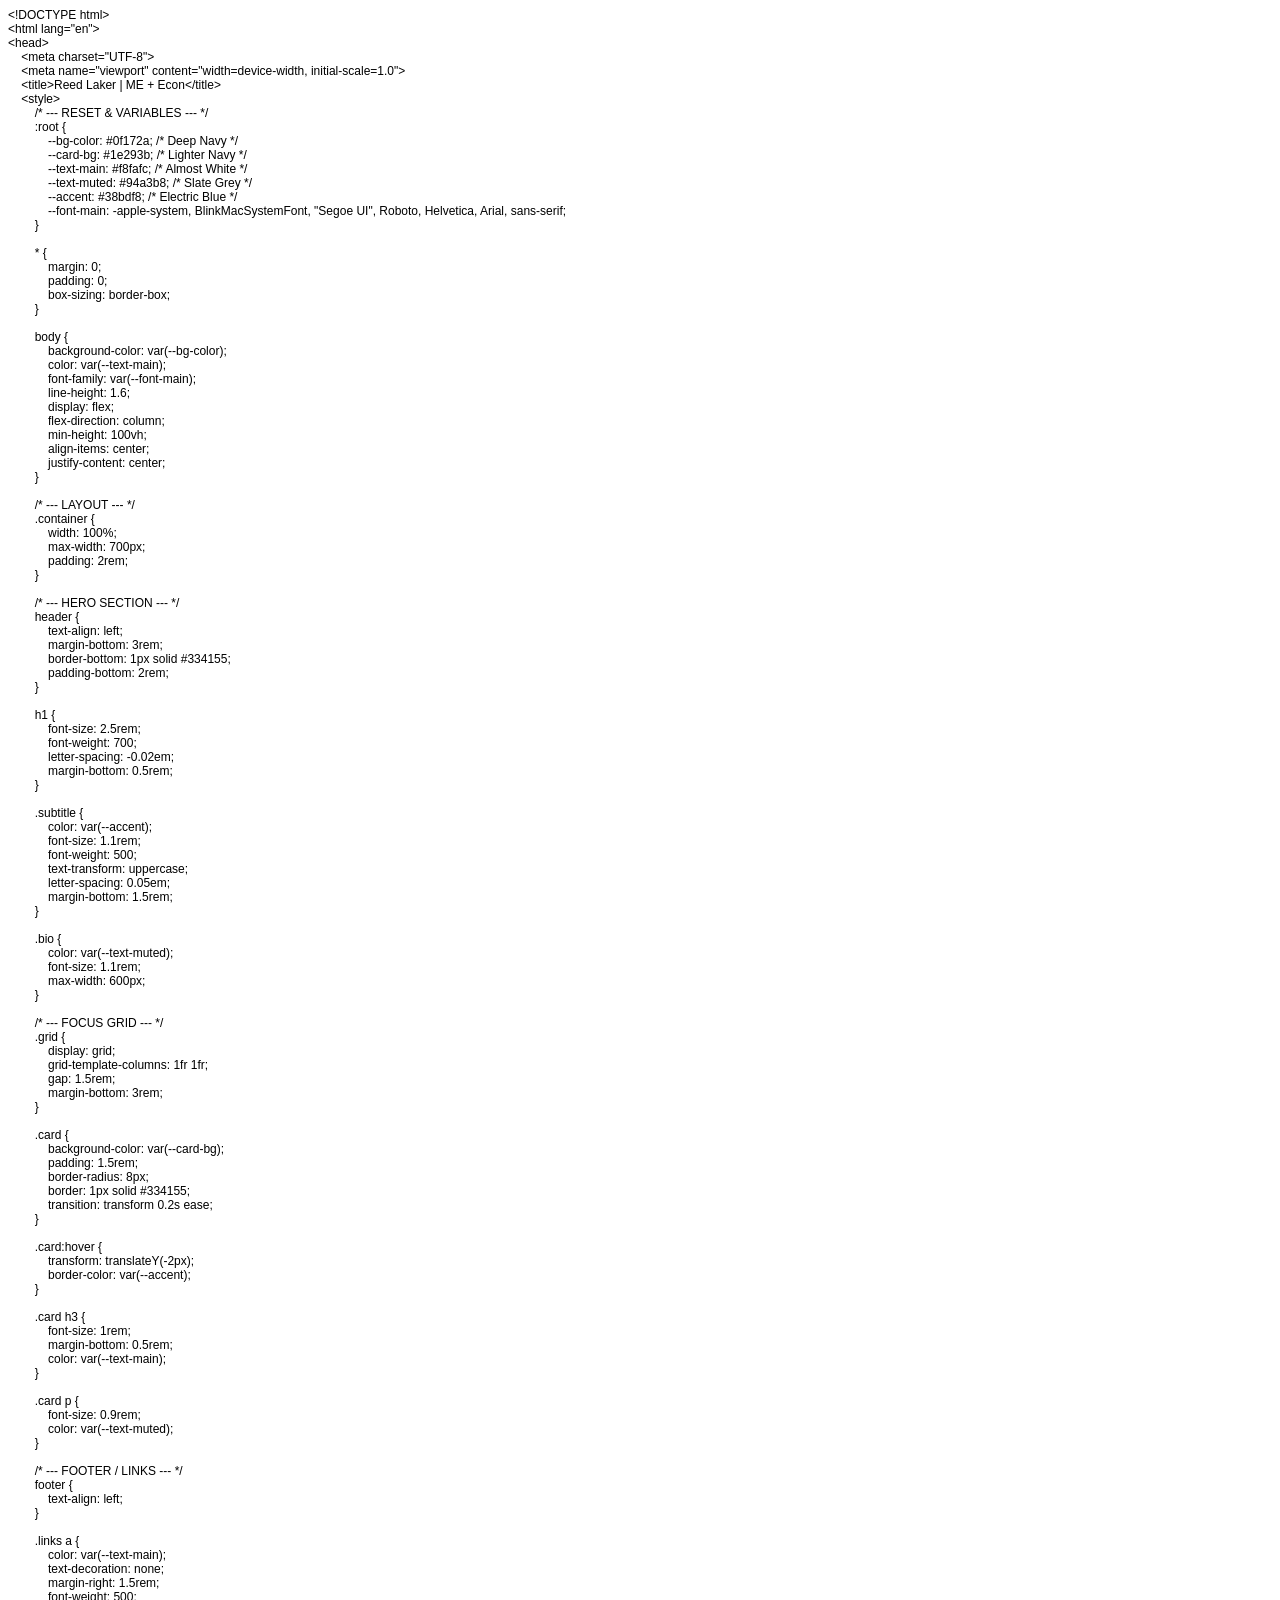
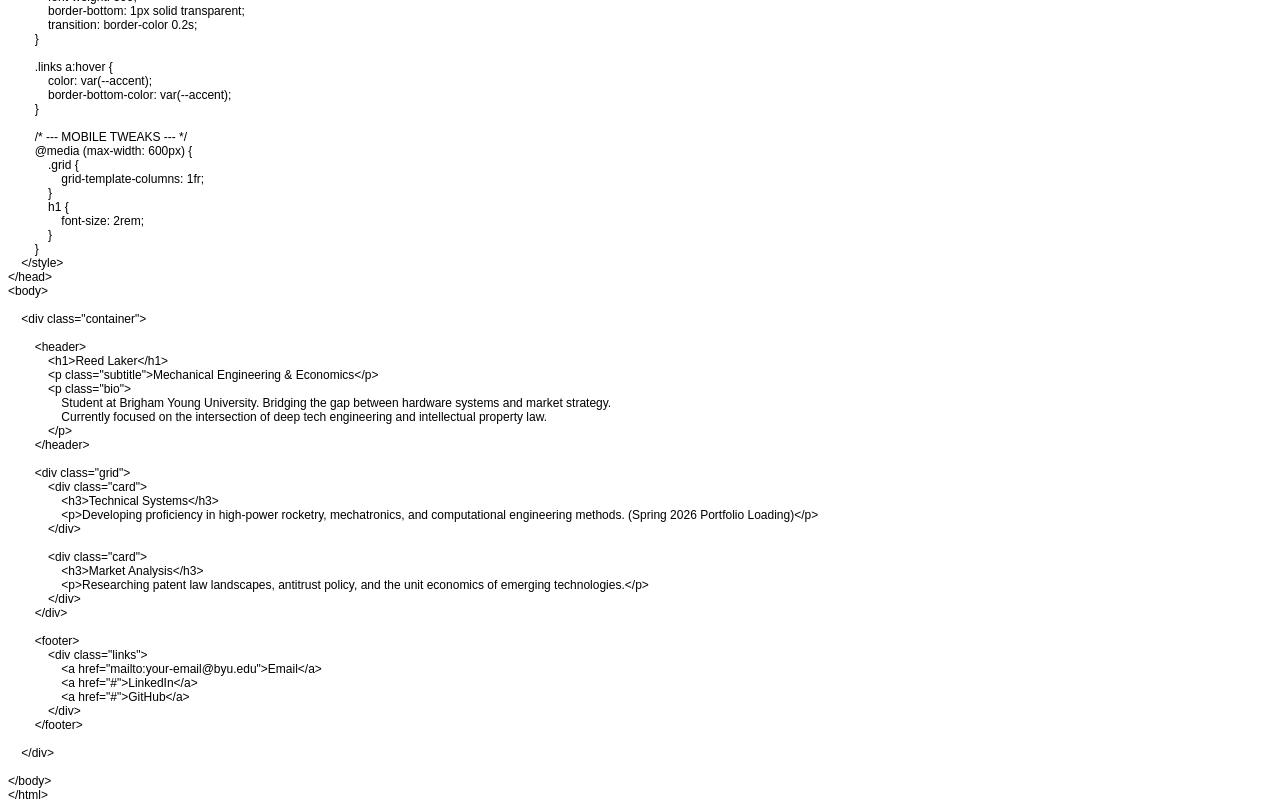
==== index.html @ 95cd7752 "Add files via upload" ====
<!DOCTYPE html PUBLIC "-//W3C//DTD HTML 4.01//EN" "http://www.w3.org/TR/html4/strict.dtd">
<html>
<head>
  <meta http-equiv="Content-Type" content="text/html; charset=utf-8">
  <meta http-equiv="Content-Style-Type" content="text/css">
  <title></title>
  <meta name="Generator" content="Cocoa HTML Writer">
  <meta name="CocoaVersion" content="2685.2">
  <style type="text/css">
    p.p1 {margin: 0.0px 0.0px 0.0px 0.0px; font: 12.0px Helvetica}
    p.p2 {margin: 0.0px 0.0px 0.0px 0.0px; font: 12.0px Helvetica; min-height: 14.0px}
  </style>
</head>
<body>
<p class="p1">&lt;!DOCTYPE html&gt;</p>
<p class="p1">&lt;html lang="en"&gt;</p>
<p class="p1">&lt;head&gt;</p>
<p class="p1"><span class="Apple-converted-space">    </span>&lt;meta charset="UTF-8"&gt;</p>
<p class="p1"><span class="Apple-converted-space">    </span>&lt;meta name="viewport" content="width=device-width, initial-scale=1.0"&gt;</p>
<p class="p1"><span class="Apple-converted-space">    </span>&lt;title&gt;Reed Laker | ME + Econ&lt;/title&gt;</p>
<p class="p1"><span class="Apple-converted-space">    </span>&lt;style&gt;</p>
<p class="p1"><span class="Apple-converted-space">        </span>/* --- RESET &amp; VARIABLES --- */</p>
<p class="p1"><span class="Apple-converted-space">        </span>:root {</p>
<p class="p1"><span class="Apple-converted-space">            </span>--bg-color: #0f172a; /* Deep Navy */</p>
<p class="p1"><span class="Apple-converted-space">            </span>--card-bg: #1e293b; /* Lighter Navy */</p>
<p class="p1"><span class="Apple-converted-space">            </span>--text-main: #f8fafc; /* Almost White */</p>
<p class="p1"><span class="Apple-converted-space">            </span>--text-muted: #94a3b8; /* Slate Grey */</p>
<p class="p1"><span class="Apple-converted-space">            </span>--accent: #38bdf8; /* Electric Blue */</p>
<p class="p1"><span class="Apple-converted-space">            </span>--font-main: -apple-system, BlinkMacSystemFont, "Segoe UI", Roboto, Helvetica, Arial, sans-serif;</p>
<p class="p1"><span class="Apple-converted-space">        </span>}</p>
<p class="p2"><br></p>
<p class="p1"><span class="Apple-converted-space">        </span>* {</p>
<p class="p1"><span class="Apple-converted-space">            </span>margin: 0;</p>
<p class="p1"><span class="Apple-converted-space">            </span>padding: 0;</p>
<p class="p1"><span class="Apple-converted-space">            </span>box-sizing: border-box;</p>
<p class="p1"><span class="Apple-converted-space">        </span>}</p>
<p class="p2"><br></p>
<p class="p1"><span class="Apple-converted-space">        </span>body {</p>
<p class="p1"><span class="Apple-converted-space">            </span>background-color: var(--bg-color);</p>
<p class="p1"><span class="Apple-converted-space">            </span>color: var(--text-main);</p>
<p class="p1"><span class="Apple-converted-space">            </span>font-family: var(--font-main);</p>
<p class="p1"><span class="Apple-converted-space">            </span>line-height: 1.6;</p>
<p class="p1"><span class="Apple-converted-space">            </span>display: flex;</p>
<p class="p1"><span class="Apple-converted-space">            </span>flex-direction: column;</p>
<p class="p1"><span class="Apple-converted-space">            </span>min-height: 100vh;</p>
<p class="p1"><span class="Apple-converted-space">            </span>align-items: center;</p>
<p class="p1"><span class="Apple-converted-space">            </span>justify-content: center;</p>
<p class="p1"><span class="Apple-converted-space">        </span>}</p>
<p class="p2"><br></p>
<p class="p1"><span class="Apple-converted-space">        </span>/* --- LAYOUT --- */</p>
<p class="p1"><span class="Apple-converted-space">        </span>.container {</p>
<p class="p1"><span class="Apple-converted-space">            </span>width: 100%;</p>
<p class="p1"><span class="Apple-converted-space">            </span>max-width: 700px;</p>
<p class="p1"><span class="Apple-converted-space">            </span>padding: 2rem;</p>
<p class="p1"><span class="Apple-converted-space">        </span>}</p>
<p class="p2"><br></p>
<p class="p1"><span class="Apple-converted-space">        </span>/* --- HERO SECTION --- */</p>
<p class="p1"><span class="Apple-converted-space">        </span>header {</p>
<p class="p1"><span class="Apple-converted-space">            </span>text-align: left;</p>
<p class="p1"><span class="Apple-converted-space">            </span>margin-bottom: 3rem;</p>
<p class="p1"><span class="Apple-converted-space">            </span>border-bottom: 1px solid #334155;</p>
<p class="p1"><span class="Apple-converted-space">            </span>padding-bottom: 2rem;</p>
<p class="p1"><span class="Apple-converted-space">        </span>}</p>
<p class="p2"><br></p>
<p class="p1"><span class="Apple-converted-space">        </span>h1 {</p>
<p class="p1"><span class="Apple-converted-space">            </span>font-size: 2.5rem;</p>
<p class="p1"><span class="Apple-converted-space">            </span>font-weight: 700;</p>
<p class="p1"><span class="Apple-converted-space">            </span>letter-spacing: -0.02em;</p>
<p class="p1"><span class="Apple-converted-space">            </span>margin-bottom: 0.5rem;</p>
<p class="p1"><span class="Apple-converted-space">        </span>}</p>
<p class="p2"><br></p>
<p class="p1"><span class="Apple-converted-space">        </span>.subtitle {</p>
<p class="p1"><span class="Apple-converted-space">            </span>color: var(--accent);</p>
<p class="p1"><span class="Apple-converted-space">            </span>font-size: 1.1rem;</p>
<p class="p1"><span class="Apple-converted-space">            </span>font-weight: 500;</p>
<p class="p1"><span class="Apple-converted-space">            </span>text-transform: uppercase;</p>
<p class="p1"><span class="Apple-converted-space">            </span>letter-spacing: 0.05em;</p>
<p class="p1"><span class="Apple-converted-space">            </span>margin-bottom: 1.5rem;</p>
<p class="p1"><span class="Apple-converted-space">        </span>}</p>
<p class="p2"><br></p>
<p class="p1"><span class="Apple-converted-space">        </span>.bio {</p>
<p class="p1"><span class="Apple-converted-space">            </span>color: var(--text-muted);</p>
<p class="p1"><span class="Apple-converted-space">            </span>font-size: 1.1rem;</p>
<p class="p1"><span class="Apple-converted-space">            </span>max-width: 600px;</p>
<p class="p1"><span class="Apple-converted-space">        </span>}</p>
<p class="p2"><br></p>
<p class="p1"><span class="Apple-converted-space">        </span>/* --- FOCUS GRID --- */</p>
<p class="p1"><span class="Apple-converted-space">        </span>.grid {</p>
<p class="p1"><span class="Apple-converted-space">            </span>display: grid;</p>
<p class="p1"><span class="Apple-converted-space">            </span>grid-template-columns: 1fr 1fr;</p>
<p class="p1"><span class="Apple-converted-space">            </span>gap: 1.5rem;</p>
<p class="p1"><span class="Apple-converted-space">            </span>margin-bottom: 3rem;</p>
<p class="p1"><span class="Apple-converted-space">        </span>}</p>
<p class="p2"><br></p>
<p class="p1"><span class="Apple-converted-space">        </span>.card {</p>
<p class="p1"><span class="Apple-converted-space">            </span>background-color: var(--card-bg);</p>
<p class="p1"><span class="Apple-converted-space">            </span>padding: 1.5rem;</p>
<p class="p1"><span class="Apple-converted-space">            </span>border-radius: 8px;</p>
<p class="p1"><span class="Apple-converted-space">            </span>border: 1px solid #334155;</p>
<p class="p1"><span class="Apple-converted-space">            </span>transition: transform 0.2s ease;</p>
<p class="p1"><span class="Apple-converted-space">        </span>}</p>
<p class="p2"><br></p>
<p class="p1"><span class="Apple-converted-space">        </span>.card:hover {</p>
<p class="p1"><span class="Apple-converted-space">            </span>transform: translateY(-2px);</p>
<p class="p1"><span class="Apple-converted-space">            </span>border-color: var(--accent);</p>
<p class="p1"><span class="Apple-converted-space">        </span>}</p>
<p class="p2"><br></p>
<p class="p1"><span class="Apple-converted-space">        </span>.card h3 {</p>
<p class="p1"><span class="Apple-converted-space">            </span>font-size: 1rem;</p>
<p class="p1"><span class="Apple-converted-space">            </span>margin-bottom: 0.5rem;</p>
<p class="p1"><span class="Apple-converted-space">            </span>color: var(--text-main);</p>
<p class="p1"><span class="Apple-converted-space">        </span>}</p>
<p class="p2"><br></p>
<p class="p1"><span class="Apple-converted-space">        </span>.card p {</p>
<p class="p1"><span class="Apple-converted-space">            </span>font-size: 0.9rem;</p>
<p class="p1"><span class="Apple-converted-space">            </span>color: var(--text-muted);</p>
<p class="p1"><span class="Apple-converted-space">        </span>}</p>
<p class="p2"><br></p>
<p class="p1"><span class="Apple-converted-space">        </span>/* --- FOOTER / LINKS --- */</p>
<p class="p1"><span class="Apple-converted-space">        </span>footer {</p>
<p class="p1"><span class="Apple-converted-space">            </span>text-align: left;</p>
<p class="p1"><span class="Apple-converted-space">        </span>}</p>
<p class="p2"><br></p>
<p class="p1"><span class="Apple-converted-space">        </span>.links a {</p>
<p class="p1"><span class="Apple-converted-space">            </span>color: var(--text-main);</p>
<p class="p1"><span class="Apple-converted-space">            </span>text-decoration: none;</p>
<p class="p1"><span class="Apple-converted-space">            </span>margin-right: 1.5rem;</p>
<p class="p1"><span class="Apple-converted-space">            </span>font-weight: 500;</p>
<p class="p1"><span class="Apple-converted-space">            </span>border-bottom: 1px solid transparent;</p>
<p class="p1"><span class="Apple-converted-space">            </span>transition: border-color 0.2s;</p>
<p class="p1"><span class="Apple-converted-space">        </span>}</p>
<p class="p2"><br></p>
<p class="p1"><span class="Apple-converted-space">        </span>.links a:hover {</p>
<p class="p1"><span class="Apple-converted-space">            </span>color: var(--accent);</p>
<p class="p1"><span class="Apple-converted-space">            </span>border-bottom-color: var(--accent);</p>
<p class="p1"><span class="Apple-converted-space">        </span>}</p>
<p class="p2"><br></p>
<p class="p1"><span class="Apple-converted-space">        </span>/* --- MOBILE TWEAKS --- */</p>
<p class="p1"><span class="Apple-converted-space">        </span>@media (max-width: 600px) {</p>
<p class="p1"><span class="Apple-converted-space">            </span>.grid {</p>
<p class="p1"><span class="Apple-converted-space">                </span>grid-template-columns: 1fr;</p>
<p class="p1"><span class="Apple-converted-space">            </span>}</p>
<p class="p1"><span class="Apple-converted-space">            </span>h1 {</p>
<p class="p1"><span class="Apple-converted-space">                </span>font-size: 2rem;</p>
<p class="p1"><span class="Apple-converted-space">            </span>}</p>
<p class="p1"><span class="Apple-converted-space">        </span>}</p>
<p class="p1"><span class="Apple-converted-space">    </span>&lt;/style&gt;</p>
<p class="p1">&lt;/head&gt;</p>
<p class="p1">&lt;body&gt;</p>
<p class="p2"><br></p>
<p class="p1"><span class="Apple-converted-space">    </span>&lt;div class="container"&gt;</p>
<p class="p2"><span class="Apple-converted-space">        </span></p>
<p class="p1"><span class="Apple-converted-space">        </span>&lt;header&gt;</p>
<p class="p1"><span class="Apple-converted-space">            </span>&lt;h1&gt;Reed Laker&lt;/h1&gt;</p>
<p class="p1"><span class="Apple-converted-space">            </span>&lt;p class="subtitle"&gt;Mechanical Engineering &amp; Economics&lt;/p&gt;</p>
<p class="p1"><span class="Apple-converted-space">            </span>&lt;p class="bio"&gt;</p>
<p class="p1"><span class="Apple-converted-space">                </span>Student at Brigham Young University. Bridging the gap between hardware systems and market strategy.<span class="Apple-converted-space"> </span></p>
<p class="p1"><span class="Apple-converted-space">                </span>Currently focused on the intersection of deep tech engineering and intellectual property law.</p>
<p class="p1"><span class="Apple-converted-space">            </span>&lt;/p&gt;</p>
<p class="p1"><span class="Apple-converted-space">        </span>&lt;/header&gt;</p>
<p class="p2"><br></p>
<p class="p1"><span class="Apple-converted-space">        </span>&lt;div class="grid"&gt;</p>
<p class="p1"><span class="Apple-converted-space">            </span>&lt;div class="card"&gt;</p>
<p class="p1"><span class="Apple-converted-space">                </span>&lt;h3&gt;Technical Systems&lt;/h3&gt;</p>
<p class="p1"><span class="Apple-converted-space">                </span>&lt;p&gt;Developing proficiency in high-power rocketry, mechatronics, and computational engineering methods. (Spring 2026 Portfolio Loading)&lt;/p&gt;</p>
<p class="p1"><span class="Apple-converted-space">            </span>&lt;/div&gt;</p>
<p class="p2"><br></p>
<p class="p1"><span class="Apple-converted-space">            </span>&lt;div class="card"&gt;</p>
<p class="p1"><span class="Apple-converted-space">                </span>&lt;h3&gt;Market Analysis&lt;/h3&gt;</p>
<p class="p1"><span class="Apple-converted-space">                </span>&lt;p&gt;Researching patent law landscapes, antitrust policy, and the unit economics of emerging technologies.&lt;/p&gt;</p>
<p class="p1"><span class="Apple-converted-space">            </span>&lt;/div&gt;</p>
<p class="p1"><span class="Apple-converted-space">        </span>&lt;/div&gt;</p>
<p class="p2"><br></p>
<p class="p1"><span class="Apple-converted-space">        </span>&lt;footer&gt;</p>
<p class="p1"><span class="Apple-converted-space">            </span>&lt;div class="links"&gt;</p>
<p class="p1"><span class="Apple-converted-space">                </span>&lt;a href="mailto:your-email@byu.edu"&gt;Email&lt;/a&gt;</p>
<p class="p1"><span class="Apple-converted-space">                </span>&lt;a href="#"&gt;LinkedIn&lt;/a&gt;</p>
<p class="p1"><span class="Apple-converted-space">                </span>&lt;a href="#"&gt;GitHub&lt;/a&gt;</p>
<p class="p1"><span class="Apple-converted-space">            </span>&lt;/div&gt;</p>
<p class="p1"><span class="Apple-converted-space">        </span>&lt;/footer&gt;</p>
<p class="p2"><br></p>
<p class="p1"><span class="Apple-converted-space">    </span>&lt;/div&gt;</p>
<p class="p2"><br></p>
<p class="p1">&lt;/body&gt;</p>
<p class="p1">&lt;/html&gt;</p>
</body>
</html>
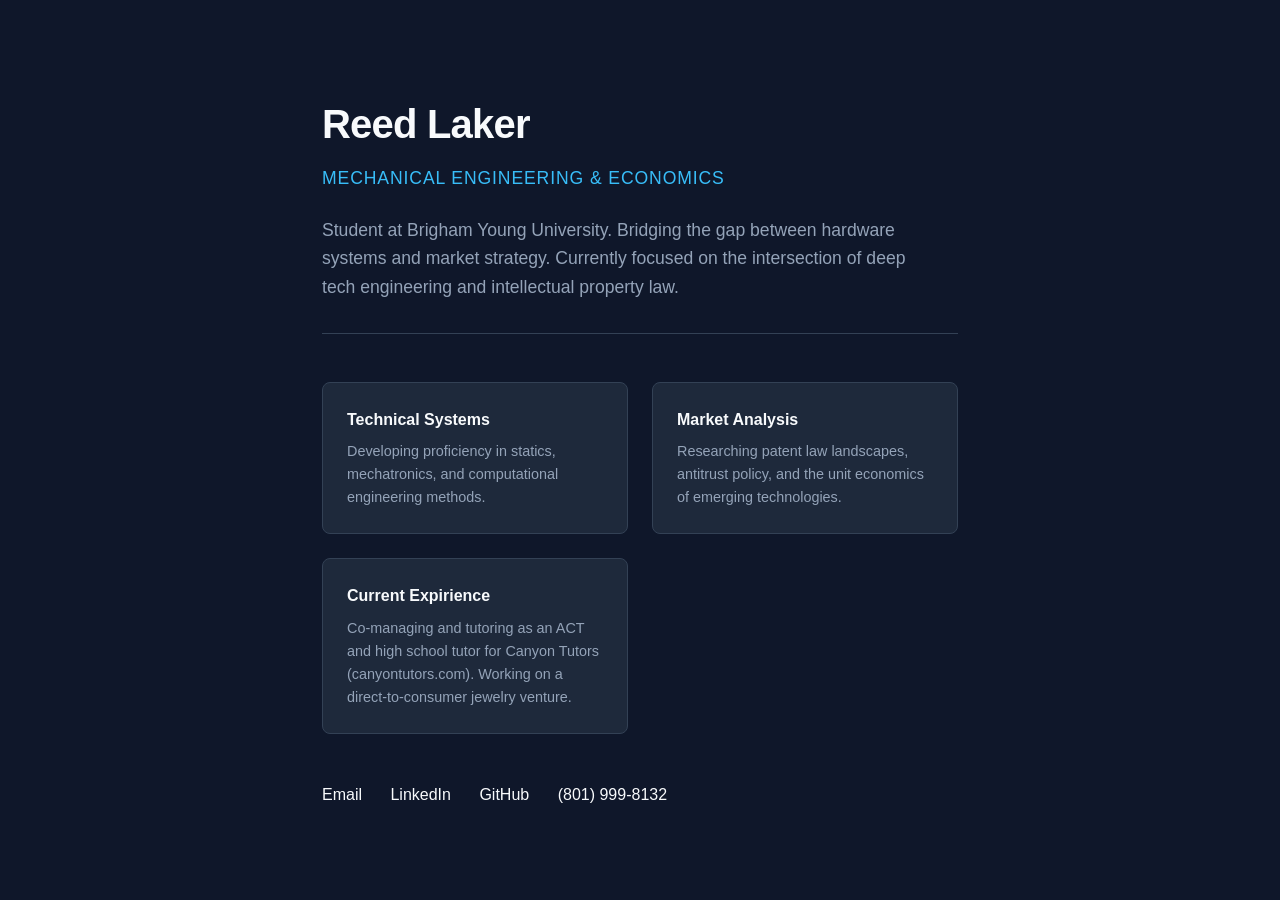
==== commit 59e329db: "Format phone number in footer links" ====
--- a/index.html
+++ b/index.html
@@ -1,187 +1,177 @@
-<!DOCTYPE html PUBLIC "-//W3C//DTD HTML 4.01//EN" "http://www.w3.org/TR/html4/strict.dtd">
-<html>
+<!DOCTYPE html>
+<html lang="en">
 <head>
-  <meta http-equiv="Content-Type" content="text/html; charset=utf-8">
-  <meta http-equiv="Content-Style-Type" content="text/css">
-  <title></title>
-  <meta name="Generator" content="Cocoa HTML Writer">
-  <meta name="CocoaVersion" content="2685.2">
-  <style type="text/css">
-    p.p1 {margin: 0.0px 0.0px 0.0px 0.0px; font: 12.0px Helvetica}
-    p.p2 {margin: 0.0px 0.0px 0.0px 0.0px; font: 12.0px Helvetica; min-height: 14.0px}
-  </style>
+    <meta charset="UTF-8">
+    <meta name="viewport" content="width=device-width, initial-scale=1.0">
+    <title>Reed Laker | ME + Econ</title>
+    <style>
+        /* --- RESET & VARIABLES --- */
+        :root {
+            --bg-color: #0f172a; /* Deep Navy */
+            --card-bg: #1e293b; /* Lighter Navy */
+            --text-main: #f8fafc; /* Almost White */
+            --text-muted: #94a3b8; /* Slate Grey */
+            --accent: #38bdf8; /* Electric Blue */
+            --font-main: -apple-system, BlinkMacSystemFont, "Segoe UI", Roboto, Helvetica, Arial, sans-serif;
+        }
+
+        * {
+            margin: 0;
+            padding: 0;
+            box-sizing: border-box;
+        }
+
+        body {
+            background-color: var(--bg-color);
+            color: var(--text-main);
+            font-family: var(--font-main);
+            line-height: 1.6;
+            display: flex;
+            flex-direction: column;
+            min-height: 100vh;
+            align-items: center;
+            justify-content: center;
+        }
+
+        /* --- LAYOUT --- */
+        .container {
+            width: 100%;
+            max-width: 700px;
+            padding: 2rem;
+        }
+
+        /* --- HERO SECTION --- */
+        header {
+            text-align: left;
+            margin-bottom: 3rem;
+            border-bottom: 1px solid #334155;
+            padding-bottom: 2rem;
+        }
+
+        h1 {
+            font-size: 2.5rem;
+            font-weight: 700;
+            letter-spacing: -0.02em;
+            margin-bottom: 0.5rem;
+        }
+
+        .subtitle {
+            color: var(--accent);
+            font-size: 1.1rem;
+            font-weight: 500;
+            text-transform: uppercase;
+            letter-spacing: 0.05em;
+            margin-bottom: 1.5rem;
+        }
+
+        .bio {
+            color: var(--text-muted);
+            font-size: 1.1rem;
+            max-width: 600px;
+        }
+
+        /* --- FOCUS GRID --- */
+        .grid {
+            display: grid;
+            grid-template-columns: 1fr 1fr;
+            gap: 1.5rem;
+            margin-bottom: 3rem;
+        }
+
+        .card {
+            background-color: var(--card-bg);
+            padding: 1.5rem;
+            border-radius: 8px;
+            border: 1px solid #334155;
+            transition: transform 0.2s ease;
+        }
+
+        .card:hover {
+            transform: translateY(-2px);
+            border-color: var(--accent);
+        }
+
+        .card h3 {
+            font-size: 1rem;
+            margin-bottom: 0.5rem;
+            color: var(--text-main);
+        }
+
+        .card p {
+            font-size: 0.9rem;
+            color: var(--text-muted);
+        }
+
+        /* --- FOOTER / LINKS --- */
+        footer {
+            text-align: left;
+        }
+
+        .links a {
+            color: var(--text-main);
+            text-decoration: none;
+            margin-right: 1.5rem;
+            font-weight: 500;
+            border-bottom: 1px solid transparent;
+            transition: border-color 0.2s;
+        }
+
+        .links a:hover {
+            color: var(--accent);
+            border-bottom-color: var(--accent);
+        }
+
+        /* --- MOBILE TWEAKS --- */
+        @media (max-width: 600px) {
+            .grid {
+                grid-template-columns: 1fr;
+            }
+            h1 {
+                font-size: 2rem;
+            }
+        }
+    </style>
 </head>
 <body>
-<p class="p1">&lt;!DOCTYPE html&gt;</p>
-<p class="p1">&lt;html lang="en"&gt;</p>
-<p class="p1">&lt;head&gt;</p>
-<p class="p1"><span class="Apple-converted-space">    </span>&lt;meta charset="UTF-8"&gt;</p>
-<p class="p1"><span class="Apple-converted-space">    </span>&lt;meta name="viewport" content="width=device-width, initial-scale=1.0"&gt;</p>
-<p class="p1"><span class="Apple-converted-space">    </span>&lt;title&gt;Reed Laker | ME + Econ&lt;/title&gt;</p>
-<p class="p1"><span class="Apple-converted-space">    </span>&lt;style&gt;</p>
-<p class="p1"><span class="Apple-converted-space">        </span>/* --- RESET &amp; VARIABLES --- */</p>
-<p class="p1"><span class="Apple-converted-space">        </span>:root {</p>
-<p class="p1"><span class="Apple-converted-space">            </span>--bg-color: #0f172a; /* Deep Navy */</p>
-<p class="p1"><span class="Apple-converted-space">            </span>--card-bg: #1e293b; /* Lighter Navy */</p>
-<p class="p1"><span class="Apple-converted-space">            </span>--text-main: #f8fafc; /* Almost White */</p>
-<p class="p1"><span class="Apple-converted-space">            </span>--text-muted: #94a3b8; /* Slate Grey */</p>
-<p class="p1"><span class="Apple-converted-space">            </span>--accent: #38bdf8; /* Electric Blue */</p>
-<p class="p1"><span class="Apple-converted-space">            </span>--font-main: -apple-system, BlinkMacSystemFont, "Segoe UI", Roboto, Helvetica, Arial, sans-serif;</p>
-<p class="p1"><span class="Apple-converted-space">        </span>}</p>
-<p class="p2"><br></p>
-<p class="p1"><span class="Apple-converted-space">        </span>* {</p>
-<p class="p1"><span class="Apple-converted-space">            </span>margin: 0;</p>
-<p class="p1"><span class="Apple-converted-space">            </span>padding: 0;</p>
-<p class="p1"><span class="Apple-converted-space">            </span>box-sizing: border-box;</p>
-<p class="p1"><span class="Apple-converted-space">        </span>}</p>
-<p class="p2"><br></p>
-<p class="p1"><span class="Apple-converted-space">        </span>body {</p>
-<p class="p1"><span class="Apple-converted-space">            </span>background-color: var(--bg-color);</p>
-<p class="p1"><span class="Apple-converted-space">            </span>color: var(--text-main);</p>
-<p class="p1"><span class="Apple-converted-space">            </span>font-family: var(--font-main);</p>
-<p class="p1"><span class="Apple-converted-space">            </span>line-height: 1.6;</p>
-<p class="p1"><span class="Apple-converted-space">            </span>display: flex;</p>
-<p class="p1"><span class="Apple-converted-space">            </span>flex-direction: column;</p>
-<p class="p1"><span class="Apple-converted-space">            </span>min-height: 100vh;</p>
-<p class="p1"><span class="Apple-converted-space">            </span>align-items: center;</p>
-<p class="p1"><span class="Apple-converted-space">            </span>justify-content: center;</p>
-<p class="p1"><span class="Apple-converted-space">        </span>}</p>
-<p class="p2"><br></p>
-<p class="p1"><span class="Apple-converted-space">        </span>/* --- LAYOUT --- */</p>
-<p class="p1"><span class="Apple-converted-space">        </span>.container {</p>
-<p class="p1"><span class="Apple-converted-space">            </span>width: 100%;</p>
-<p class="p1"><span class="Apple-converted-space">            </span>max-width: 700px;</p>
-<p class="p1"><span class="Apple-converted-space">            </span>padding: 2rem;</p>
-<p class="p1"><span class="Apple-converted-space">        </span>}</p>
-<p class="p2"><br></p>
-<p class="p1"><span class="Apple-converted-space">        </span>/* --- HERO SECTION --- */</p>
-<p class="p1"><span class="Apple-converted-space">        </span>header {</p>
-<p class="p1"><span class="Apple-converted-space">            </span>text-align: left;</p>
-<p class="p1"><span class="Apple-converted-space">            </span>margin-bottom: 3rem;</p>
-<p class="p1"><span class="Apple-converted-space">            </span>border-bottom: 1px solid #334155;</p>
-<p class="p1"><span class="Apple-converted-space">            </span>padding-bottom: 2rem;</p>
-<p class="p1"><span class="Apple-converted-space">        </span>}</p>
-<p class="p2"><br></p>
-<p class="p1"><span class="Apple-converted-space">        </span>h1 {</p>
-<p class="p1"><span class="Apple-converted-space">            </span>font-size: 2.5rem;</p>
-<p class="p1"><span class="Apple-converted-space">            </span>font-weight: 700;</p>
-<p class="p1"><span class="Apple-converted-space">            </span>letter-spacing: -0.02em;</p>
-<p class="p1"><span class="Apple-converted-space">            </span>margin-bottom: 0.5rem;</p>
-<p class="p1"><span class="Apple-converted-space">        </span>}</p>
-<p class="p2"><br></p>
-<p class="p1"><span class="Apple-converted-space">        </span>.subtitle {</p>
-<p class="p1"><span class="Apple-converted-space">            </span>color: var(--accent);</p>
-<p class="p1"><span class="Apple-converted-space">            </span>font-size: 1.1rem;</p>
-<p class="p1"><span class="Apple-converted-space">            </span>font-weight: 500;</p>
-<p class="p1"><span class="Apple-converted-space">            </span>text-transform: uppercase;</p>
-<p class="p1"><span class="Apple-converted-space">            </span>letter-spacing: 0.05em;</p>
-<p class="p1"><span class="Apple-converted-space">            </span>margin-bottom: 1.5rem;</p>
-<p class="p1"><span class="Apple-converted-space">        </span>}</p>
-<p class="p2"><br></p>
-<p class="p1"><span class="Apple-converted-space">        </span>.bio {</p>
-<p class="p1"><span class="Apple-converted-space">            </span>color: var(--text-muted);</p>
-<p class="p1"><span class="Apple-converted-space">            </span>font-size: 1.1rem;</p>
-<p class="p1"><span class="Apple-converted-space">            </span>max-width: 600px;</p>
-<p class="p1"><span class="Apple-converted-space">        </span>}</p>
-<p class="p2"><br></p>
-<p class="p1"><span class="Apple-converted-space">        </span>/* --- FOCUS GRID --- */</p>
-<p class="p1"><span class="Apple-converted-space">        </span>.grid {</p>
-<p class="p1"><span class="Apple-converted-space">            </span>display: grid;</p>
-<p class="p1"><span class="Apple-converted-space">            </span>grid-template-columns: 1fr 1fr;</p>
-<p class="p1"><span class="Apple-converted-space">            </span>gap: 1.5rem;</p>
-<p class="p1"><span class="Apple-converted-space">            </span>margin-bottom: 3rem;</p>
-<p class="p1"><span class="Apple-converted-space">        </span>}</p>
-<p class="p2"><br></p>
-<p class="p1"><span class="Apple-converted-space">        </span>.card {</p>
-<p class="p1"><span class="Apple-converted-space">            </span>background-color: var(--card-bg);</p>
-<p class="p1"><span class="Apple-converted-space">            </span>padding: 1.5rem;</p>
-<p class="p1"><span class="Apple-converted-space">            </span>border-radius: 8px;</p>
-<p class="p1"><span class="Apple-converted-space">            </span>border: 1px solid #334155;</p>
-<p class="p1"><span class="Apple-converted-space">            </span>transition: transform 0.2s ease;</p>
-<p class="p1"><span class="Apple-converted-space">        </span>}</p>
-<p class="p2"><br></p>
-<p class="p1"><span class="Apple-converted-space">        </span>.card:hover {</p>
-<p class="p1"><span class="Apple-converted-space">            </span>transform: translateY(-2px);</p>
-<p class="p1"><span class="Apple-converted-space">            </span>border-color: var(--accent);</p>
-<p class="p1"><span class="Apple-converted-space">        </span>}</p>
-<p class="p2"><br></p>
-<p class="p1"><span class="Apple-converted-space">        </span>.card h3 {</p>
-<p class="p1"><span class="Apple-converted-space">            </span>font-size: 1rem;</p>
-<p class="p1"><span class="Apple-converted-space">            </span>margin-bottom: 0.5rem;</p>
-<p class="p1"><span class="Apple-converted-space">            </span>color: var(--text-main);</p>
-<p class="p1"><span class="Apple-converted-space">        </span>}</p>
-<p class="p2"><br></p>
-<p class="p1"><span class="Apple-converted-space">        </span>.card p {</p>
-<p class="p1"><span class="Apple-converted-space">            </span>font-size: 0.9rem;</p>
-<p class="p1"><span class="Apple-converted-space">            </span>color: var(--text-muted);</p>
-<p class="p1"><span class="Apple-converted-space">        </span>}</p>
-<p class="p2"><br></p>
-<p class="p1"><span class="Apple-converted-space">        </span>/* --- FOOTER / LINKS --- */</p>
-<p class="p1"><span class="Apple-converted-space">        </span>footer {</p>
-<p class="p1"><span class="Apple-converted-space">            </span>text-align: left;</p>
-<p class="p1"><span class="Apple-converted-space">        </span>}</p>
-<p class="p2"><br></p>
-<p class="p1"><span class="Apple-converted-space">        </span>.links a {</p>
-<p class="p1"><span class="Apple-converted-space">            </span>color: var(--text-main);</p>
-<p class="p1"><span class="Apple-converted-space">            </span>text-decoration: none;</p>
-<p class="p1"><span class="Apple-converted-space">            </span>margin-right: 1.5rem;</p>
-<p class="p1"><span class="Apple-converted-space">            </span>font-weight: 500;</p>
-<p class="p1"><span class="Apple-converted-space">            </span>border-bottom: 1px solid transparent;</p>
-<p class="p1"><span class="Apple-converted-space">            </span>transition: border-color 0.2s;</p>
-<p class="p1"><span class="Apple-converted-space">        </span>}</p>
-<p class="p2"><br></p>
-<p class="p1"><span class="Apple-converted-space">        </span>.links a:hover {</p>
-<p class="p1"><span class="Apple-converted-space">            </span>color: var(--accent);</p>
-<p class="p1"><span class="Apple-converted-space">            </span>border-bottom-color: var(--accent);</p>
-<p class="p1"><span class="Apple-converted-space">        </span>}</p>
-<p class="p2"><br></p>
-<p class="p1"><span class="Apple-converted-space">        </span>/* --- MOBILE TWEAKS --- */</p>
-<p class="p1"><span class="Apple-converted-space">        </span>@media (max-width: 600px) {</p>
-<p class="p1"><span class="Apple-converted-space">            </span>.grid {</p>
-<p class="p1"><span class="Apple-converted-space">                </span>grid-template-columns: 1fr;</p>
-<p class="p1"><span class="Apple-converted-space">            </span>}</p>
-<p class="p1"><span class="Apple-converted-space">            </span>h1 {</p>
-<p class="p1"><span class="Apple-converted-space">                </span>font-size: 2rem;</p>
-<p class="p1"><span class="Apple-converted-space">            </span>}</p>
-<p class="p1"><span class="Apple-converted-space">        </span>}</p>
-<p class="p1"><span class="Apple-converted-space">    </span>&lt;/style&gt;</p>
-<p class="p1">&lt;/head&gt;</p>
-<p class="p1">&lt;body&gt;</p>
-<p class="p2"><br></p>
-<p class="p1"><span class="Apple-converted-space">    </span>&lt;div class="container"&gt;</p>
-<p class="p2"><span class="Apple-converted-space">        </span></p>
-<p class="p1"><span class="Apple-converted-space">        </span>&lt;header&gt;</p>
-<p class="p1"><span class="Apple-converted-space">            </span>&lt;h1&gt;Reed Laker&lt;/h1&gt;</p>
-<p class="p1"><span class="Apple-converted-space">            </span>&lt;p class="subtitle"&gt;Mechanical Engineering &amp; Economics&lt;/p&gt;</p>
-<p class="p1"><span class="Apple-converted-space">            </span>&lt;p class="bio"&gt;</p>
-<p class="p1"><span class="Apple-converted-space">                </span>Student at Brigham Young University. Bridging the gap between hardware systems and market strategy.<span class="Apple-converted-space"> </span></p>
-<p class="p1"><span class="Apple-converted-space">                </span>Currently focused on the intersection of deep tech engineering and intellectual property law.</p>
-<p class="p1"><span class="Apple-converted-space">            </span>&lt;/p&gt;</p>
-<p class="p1"><span class="Apple-converted-space">        </span>&lt;/header&gt;</p>
-<p class="p2"><br></p>
-<p class="p1"><span class="Apple-converted-space">        </span>&lt;div class="grid"&gt;</p>
-<p class="p1"><span class="Apple-converted-space">            </span>&lt;div class="card"&gt;</p>
-<p class="p1"><span class="Apple-converted-space">                </span>&lt;h3&gt;Technical Systems&lt;/h3&gt;</p>
-<p class="p1"><span class="Apple-converted-space">                </span>&lt;p&gt;Developing proficiency in high-power rocketry, mechatronics, and computational engineering methods. (Spring 2026 Portfolio Loading)&lt;/p&gt;</p>
-<p class="p1"><span class="Apple-converted-space">            </span>&lt;/div&gt;</p>
-<p class="p2"><br></p>
-<p class="p1"><span class="Apple-converted-space">            </span>&lt;div class="card"&gt;</p>
-<p class="p1"><span class="Apple-converted-space">                </span>&lt;h3&gt;Market Analysis&lt;/h3&gt;</p>
-<p class="p1"><span class="Apple-converted-space">                </span>&lt;p&gt;Researching patent law landscapes, antitrust policy, and the unit economics of emerging technologies.&lt;/p&gt;</p>
-<p class="p1"><span class="Apple-converted-space">            </span>&lt;/div&gt;</p>
-<p class="p1"><span class="Apple-converted-space">        </span>&lt;/div&gt;</p>
-<p class="p2"><br></p>
-<p class="p1"><span class="Apple-converted-space">        </span>&lt;footer&gt;</p>
-<p class="p1"><span class="Apple-converted-space">            </span>&lt;div class="links"&gt;</p>
-<p class="p1"><span class="Apple-converted-space">                </span>&lt;a href="mailto:your-email@byu.edu"&gt;Email&lt;/a&gt;</p>
-<p class="p1"><span class="Apple-converted-space">                </span>&lt;a href="#"&gt;LinkedIn&lt;/a&gt;</p>
-<p class="p1"><span class="Apple-converted-space">                </span>&lt;a href="#"&gt;GitHub&lt;/a&gt;</p>
-<p class="p1"><span class="Apple-converted-space">            </span>&lt;/div&gt;</p>
-<p class="p1"><span class="Apple-converted-space">        </span>&lt;/footer&gt;</p>
-<p class="p2"><br></p>
-<p class="p1"><span class="Apple-converted-space">    </span>&lt;/div&gt;</p>
-<p class="p2"><br></p>
-<p class="p1">&lt;/body&gt;</p>
-<p class="p1">&lt;/html&gt;</p>
+
+    <div class="container">
+        
+        <header>
+            <h1>Reed Laker</h1>
+            <p class="subtitle">Mechanical Engineering & Economics</p>
+            <p class="bio">
+                Student at Brigham Young University. Bridging the gap between hardware systems and market strategy. 
+                Currently focused on the intersection of deep tech engineering and intellectual property law.
+            </p>
+        </header>
+
+        <div class="grid">
+            <div class="card">
+                <h3>Technical Systems</h3>
+                <p>Developing proficiency in statics, mechatronics, and computational engineering methods.</p>
+            </div>
+
+            <div class="card">
+                <h3>Market Analysis</h3>
+                <p>Researching patent law landscapes, antitrust policy, and the unit economics of emerging technologies.</p>
+            </div>
+
+            <div class="card">
+                <h3>Current Expirience</h3>
+                <p> Co-managing and tutoring as an ACT and high school tutor for Canyon Tutors (canyontutors.com). Working on a direct-to-consumer jewelry venture.</p>
+            </div>
+        </div>
+
+        <footer>
+            <div class="links">
+                <a href="mailto:rlaker@byu.edu">Email</a>
+                <a href="https://www.linkedin.com/in/reed-laker/">LinkedIn</a>
+                <a href="#">GitHub</a>
+                <a href="sms:8019998132">(801) 999-8132</a>
+            </div>
+        </footer>
+
+    </div>
+
 </body>
 </html>
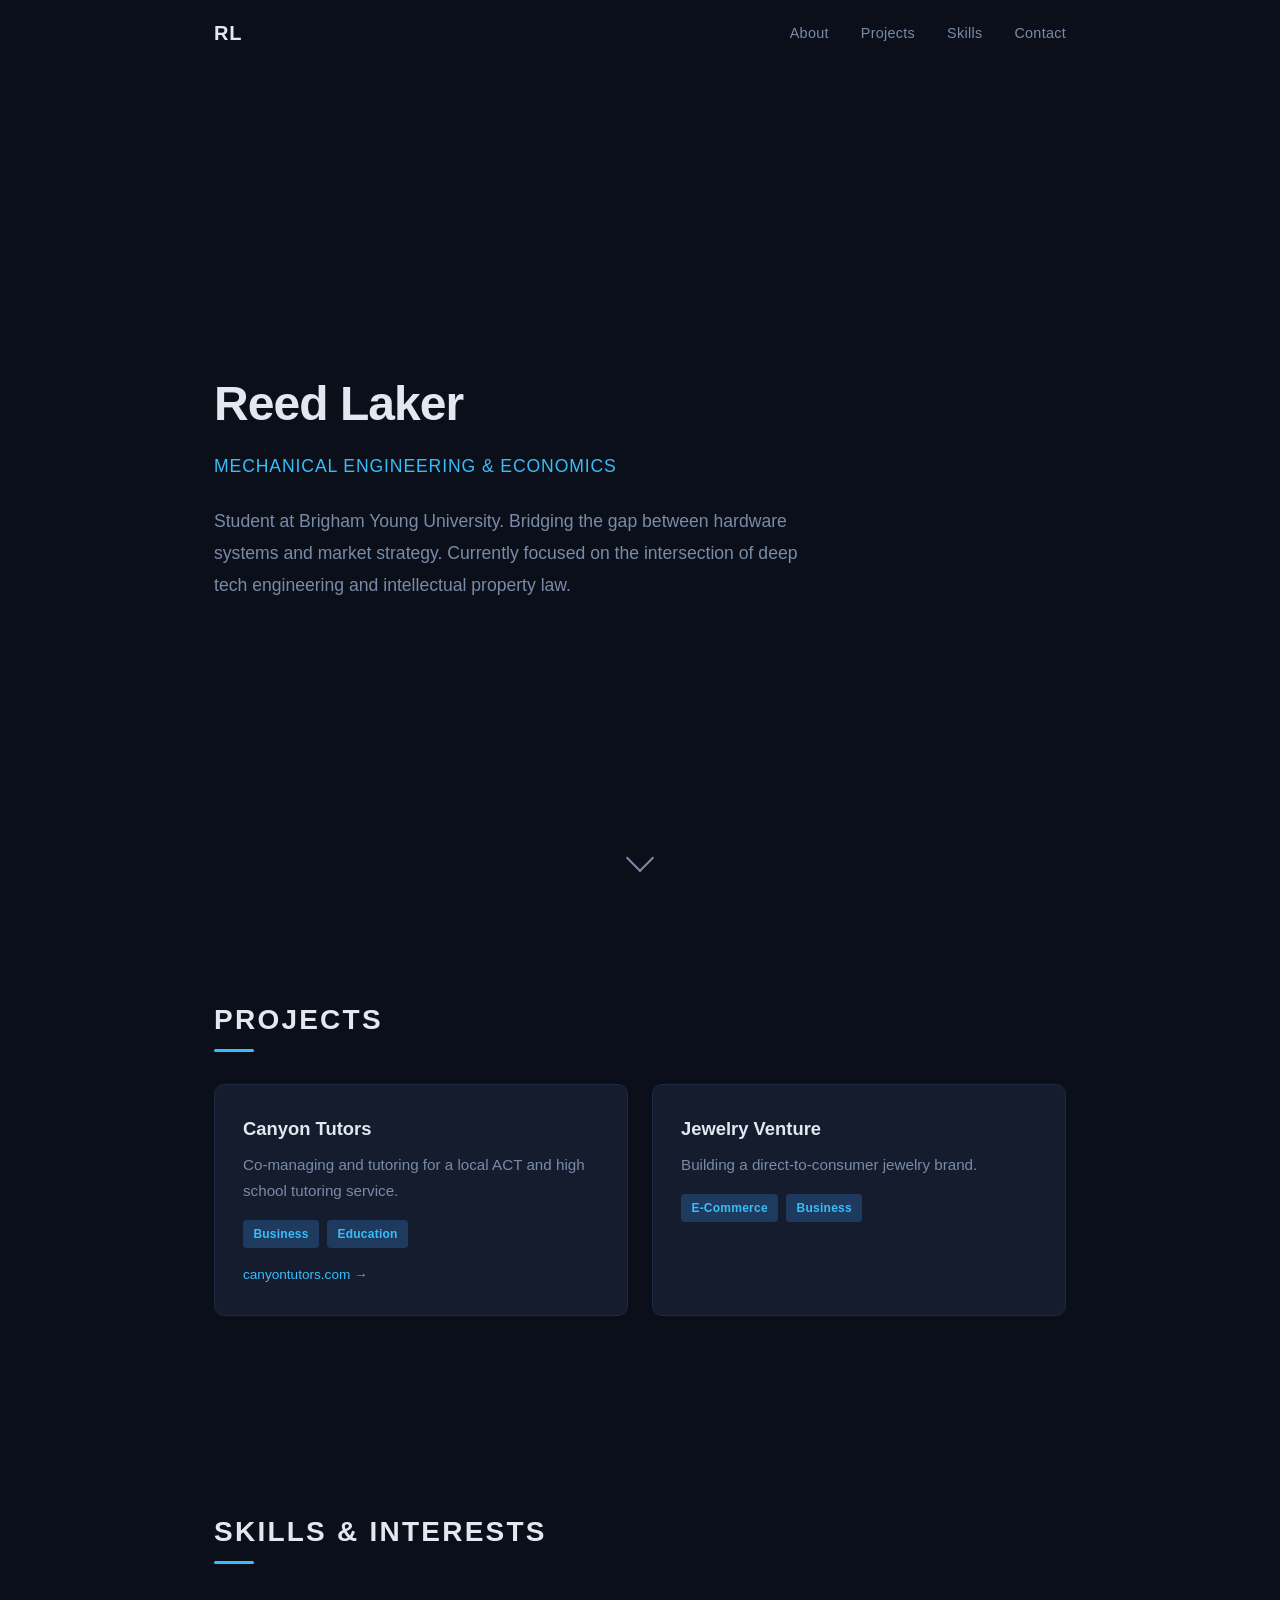
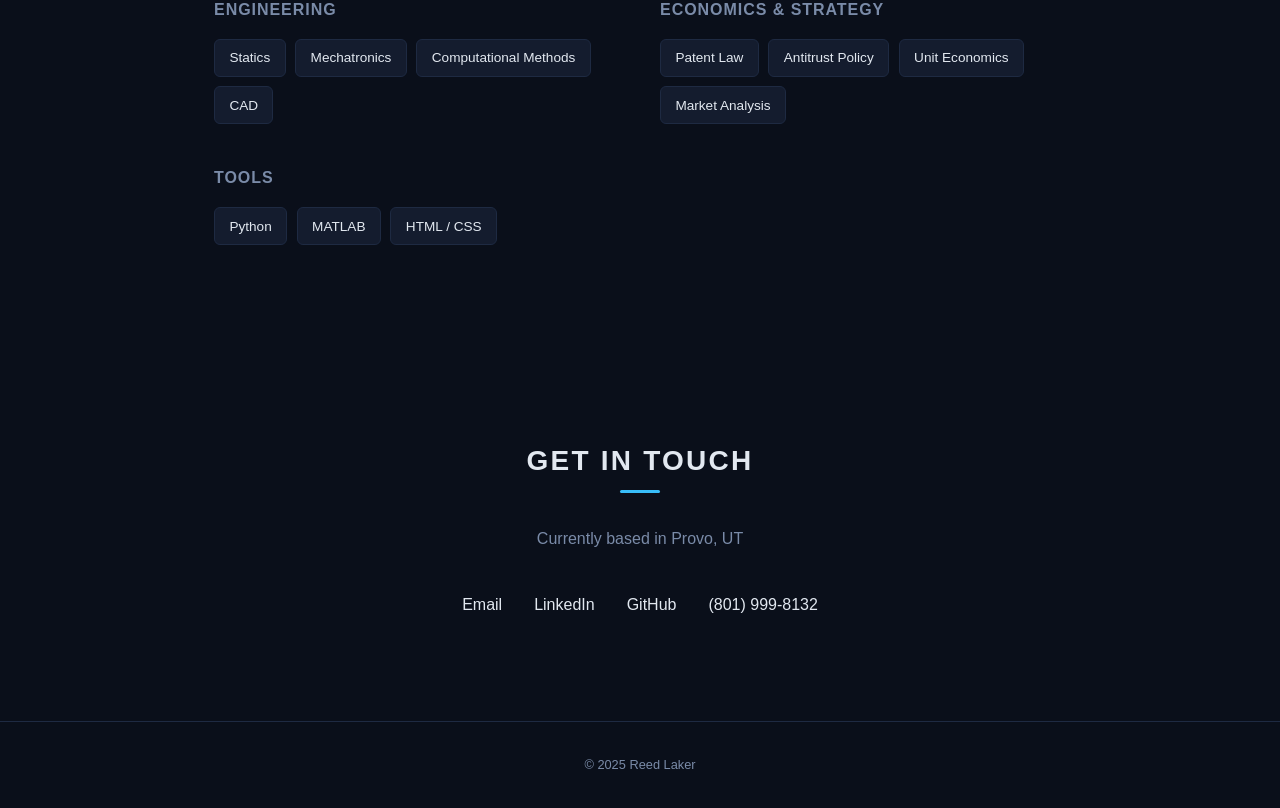
==== commit a31d6066: "Redesign portfolio as single-page dark-themed site Rewrote index.html with four scrollable sections " ====
--- a/index.html
+++ b/index.html
@@ -1,177 +1,137 @@
 <!DOCTYPE html>
 <html lang="en">
 <head>
-    <meta charset="UTF-8">
-    <meta name="viewport" content="width=device-width, initial-scale=1.0">
-    <title>Reed Laker | ME + Econ</title>
-    <style>
-        /* --- RESET & VARIABLES --- */
-        :root {
-            --bg-color: #0f172a; /* Deep Navy */
-            --card-bg: #1e293b; /* Lighter Navy */
-            --text-main: #f8fafc; /* Almost White */
-            --text-muted: #94a3b8; /* Slate Grey */
-            --accent: #38bdf8; /* Electric Blue */
-            --font-main: -apple-system, BlinkMacSystemFont, "Segoe UI", Roboto, Helvetica, Arial, sans-serif;
-        }
-
-        * {
-            margin: 0;
-            padding: 0;
-            box-sizing: border-box;
-        }
-
-        body {
-            background-color: var(--bg-color);
-            color: var(--text-main);
-            font-family: var(--font-main);
-            line-height: 1.6;
-            display: flex;
-            flex-direction: column;
-            min-height: 100vh;
-            align-items: center;
-            justify-content: center;
-        }
-
-        /* --- LAYOUT --- */
-        .container {
-            width: 100%;
-            max-width: 700px;
-            padding: 2rem;
-        }
-
-        /* --- HERO SECTION --- */
-        header {
-            text-align: left;
-            margin-bottom: 3rem;
-            border-bottom: 1px solid #334155;
-            padding-bottom: 2rem;
-        }
-
-        h1 {
-            font-size: 2.5rem;
-            font-weight: 700;
-            letter-spacing: -0.02em;
-            margin-bottom: 0.5rem;
-        }
-
-        .subtitle {
-            color: var(--accent);
-            font-size: 1.1rem;
-            font-weight: 500;
-            text-transform: uppercase;
-            letter-spacing: 0.05em;
-            margin-bottom: 1.5rem;
-        }
-
-        .bio {
-            color: var(--text-muted);
-            font-size: 1.1rem;
-            max-width: 600px;
-        }
-
-        /* --- FOCUS GRID --- */
-        .grid {
-            display: grid;
-            grid-template-columns: 1fr 1fr;
-            gap: 1.5rem;
-            margin-bottom: 3rem;
-        }
-
-        .card {
-            background-color: var(--card-bg);
-            padding: 1.5rem;
-            border-radius: 8px;
-            border: 1px solid #334155;
-            transition: transform 0.2s ease;
-        }
-
-        .card:hover {
-            transform: translateY(-2px);
-            border-color: var(--accent);
-        }
-
-        .card h3 {
-            font-size: 1rem;
-            margin-bottom: 0.5rem;
-            color: var(--text-main);
-        }
-
-        .card p {
-            font-size: 0.9rem;
-            color: var(--text-muted);
-        }
-
-        /* --- FOOTER / LINKS --- */
-        footer {
-            text-align: left;
-        }
-
-        .links a {
-            color: var(--text-main);
-            text-decoration: none;
-            margin-right: 1.5rem;
-            font-weight: 500;
-            border-bottom: 1px solid transparent;
-            transition: border-color 0.2s;
-        }
-
-        .links a:hover {
-            color: var(--accent);
-            border-bottom-color: var(--accent);
-        }
-
-        /* --- MOBILE TWEAKS --- */
-        @media (max-width: 600px) {
-            .grid {
-                grid-template-columns: 1fr;
-            }
-            h1 {
-                font-size: 2rem;
-            }
-        }
-    </style>
+  <meta charset="UTF-8">
+  <meta name="viewport" content="width=device-width, initial-scale=1.0">
+  <title>Reed Laker — Mechanical Engineering & Economics</title>
+  <meta name="description" content="Reed Laker — BYU student in Mechanical Engineering and Economics. Bridging hardware systems and market strategy.">
+  <meta property="og:title" content="Reed Laker — Mechanical Engineering & Economics">
+  <meta property="og:description" content="Portfolio of Reed Laker — engineering, economics, and current projects.">
+  <meta property="og:type" content="website">
+  <link rel="icon" href="assets/favicon.svg" type="image/svg+xml">
+  <link rel="stylesheet" href="css/style.css">
 </head>
 <body>
 
+  <!-- Navigation -->
+  <nav class="nav">
     <div class="container">
-        
-        <header>
-            <h1>Reed Laker</h1>
-            <p class="subtitle">Mechanical Engineering & Economics</p>
-            <p class="bio">
-                Student at Brigham Young University. Bridging the gap between hardware systems and market strategy. 
-                Currently focused on the intersection of deep tech engineering and intellectual property law.
-            </p>
-        </header>
+      <a href="#about" class="nav-logo">RL</a>
+      <ul class="nav-links">
+        <li><a href="#about">About</a></li>
+        <li><a href="#projects">Projects</a></li>
+        <li><a href="#skills">Skills</a></li>
+        <li><a href="#contact">Contact</a></li>
+      </ul>
+      <button class="hamburger" aria-label="Toggle navigation">
+        <span></span>
+        <span></span>
+        <span></span>
+      </button>
+    </div>
+  </nav>
 
-        <div class="grid">
-            <div class="card">
-                <h3>Technical Systems</h3>
-                <p>Developing proficiency in statics, mechatronics, and computational engineering methods.</p>
+  <!-- Hero / About -->
+  <section id="about" class="hero">
+    <div class="container">
+      <div class="hero-content">
+        <h1>Reed Laker</h1>
+        <p class="subtitle">Mechanical Engineering & Economics</p>
+        <p class="bio">
+          Student at Brigham Young University. Bridging the gap between hardware
+          systems and market strategy. Currently focused on the intersection of
+          deep tech engineering and intellectual property law.
+        </p>
+      </div>
+    </div>
+    <div class="scroll-indicator"></div>
+  </section>
+
+  <!-- Projects -->
+  <section id="projects" class="projects">
+    <div class="container">
+      <div class="reveal">
+        <h2 class="section-heading">Projects</h2>
+        <div class="card-grid">
+          <div class="card">
+            <h3>Canyon Tutors</h3>
+            <p>Co-managing and tutoring for a local ACT and high school tutoring service.</p>
+            <div class="card-tags">
+              <span class="tag">Business</span>
+              <span class="tag">Education</span>
             </div>
+            <a href="https://canyontutors.com" class="card-link" target="_blank" rel="noopener">canyontutors.com &rarr;</a>
+          </div>
+          <div class="card">
+            <h3>Jewelry Venture</h3>
+            <p>Building a direct-to-consumer jewelry brand.</p>
+            <div class="card-tags">
+              <span class="tag">E-Commerce</span>
+              <span class="tag">Business</span>
+            </div>
+          </div>
+        </div>
+      </div>
+    </div>
+  </section>
 
-            <div class="card">
-                <h3>Market Analysis</h3>
-                <p>Researching patent law landscapes, antitrust policy, and the unit economics of emerging technologies.</p>
+  <!-- Skills & Interests -->
+  <section id="skills" class="skills">
+    <div class="container">
+      <div class="reveal">
+        <h2 class="section-heading">Skills & Interests</h2>
+        <div class="skills-grid">
+          <div class="skill-category">
+            <h3>Engineering</h3>
+            <div class="chip-list">
+              <span class="chip">Statics</span>
+              <span class="chip">Mechatronics</span>
+              <span class="chip">Computational Methods</span>
+              <span class="chip">CAD</span>
             </div>
+          </div>
+          <div class="skill-category">
+            <h3>Economics & Strategy</h3>
+            <div class="chip-list">
+              <span class="chip">Patent Law</span>
+              <span class="chip">Antitrust Policy</span>
+              <span class="chip">Unit Economics</span>
+              <span class="chip">Market Analysis</span>
+            </div>
+          </div>
+          <div class="skill-category">
+            <h3>Tools</h3>
+            <div class="chip-list">
+              <span class="chip">Python</span>
+              <span class="chip">MATLAB</span>
+              <span class="chip">HTML / CSS</span>
+            </div>
+          </div>
+        </div>
+      </div>
+    </div>
+  </section>
 
-            <div class="card">
-                <h3>Current Expirience</h3>
-                <p> Co-managing and tutoring as an ACT and high school tutor for Canyon Tutors (canyontutors.com). Working on a direct-to-consumer jewelry venture.</p>
-            </div>
+  <!-- Contact -->
+  <section id="contact" class="contact">
+    <div class="container">
+      <div class="reveal">
+        <h2 class="section-heading">Get in Touch</h2>
+        <p class="contact-note">Currently based in Provo, UT</p>
+        <div class="contact-links">
+          <a href="mailto:rlaker@byu.edu">Email</a>
+          <a href="https://www.linkedin.com/in/reed-laker/" target="_blank" rel="noopener">LinkedIn</a>
+          <a href="https://github.com/reedlaker1-ctrl" target="_blank" rel="noopener">GitHub</a>
+          <a href="sms:8019998132">(801) 999-8132</a>
         </div>
+      </div>
+    </div>
+  </section>
 
-        <footer>
-            <div class="links">
-                <a href="mailto:rlaker@byu.edu">Email</a>
-                <a href="https://www.linkedin.com/in/reed-laker/">LinkedIn</a>
-                <a href="#">GitHub</a>
-                <a href="sms:8019998132">(801) 999-8132</a>
-            </div>
-        </footer>
+  <footer class="site-footer">
+    <div class="container">&copy; 2025 Reed Laker</div>
+  </footer>
 
-    </div>
-
+  <script src="js/main.js"></script>
 </body>
 </html>
--- a/css/style.css
+++ b/css/style.css
@@ -0,0 +1,448 @@
+/* ===========================
+   Variables & Reset
+   =========================== */
+:root {
+  --bg-primary: #0a0f1a;
+  --bg-secondary: #141c2e;
+  --border: #1e2a42;
+  --text-primary: #e2e8f0;
+  --text-muted: #7a8ba8;
+  --accent: #38bdf8;
+  --accent-dim: #1e3a5f;
+  --font-main: -apple-system, BlinkMacSystemFont, "Segoe UI", Roboto, Helvetica, Arial, sans-serif;
+}
+
+*,
+*::before,
+*::after {
+  margin: 0;
+  padding: 0;
+  box-sizing: border-box;
+}
+
+html {
+  scroll-behavior: smooth;
+}
+
+body {
+  background-color: var(--bg-primary);
+  color: var(--text-primary);
+  font-family: var(--font-main);
+  font-size: 1rem;
+  line-height: 1.7;
+}
+
+a {
+  color: var(--accent);
+  text-decoration: none;
+  transition: color 0.2s;
+}
+
+a:hover {
+  color: var(--text-primary);
+}
+
+/* ===========================
+   Utility
+   =========================== */
+.container {
+  width: 100%;
+  max-width: 900px;
+  margin: 0 auto;
+  padding: 0 1.5rem;
+}
+
+.section-heading {
+  font-size: 1.75rem;
+  text-transform: uppercase;
+  letter-spacing: 0.08em;
+  margin-bottom: 2.5rem;
+  position: relative;
+  display: inline-block;
+}
+
+.section-heading::after {
+  content: "";
+  position: absolute;
+  bottom: -8px;
+  left: 0;
+  width: 40px;
+  height: 3px;
+  background: var(--accent);
+  border-radius: 2px;
+}
+
+/* Scroll reveal */
+.reveal {
+  opacity: 0;
+  transform: translateY(24px);
+  transition: opacity 0.7s ease, transform 0.7s ease;
+}
+
+.reveal.visible {
+  opacity: 1;
+  transform: translateY(0);
+}
+
+/* ===========================
+   Navigation
+   =========================== */
+.nav {
+  position: fixed;
+  top: 0;
+  left: 0;
+  right: 0;
+  z-index: 100;
+  padding: 1rem 0;
+  transition: background-color 0.3s, box-shadow 0.3s;
+}
+
+.nav.scrolled {
+  background-color: rgba(10, 15, 26, 0.95);
+  box-shadow: 0 1px 12px rgba(0, 0, 0, 0.4);
+}
+
+.nav .container {
+  display: flex;
+  align-items: center;
+  justify-content: space-between;
+}
+
+.nav-logo {
+  font-size: 1.25rem;
+  font-weight: 700;
+  color: var(--text-primary);
+  letter-spacing: 0.04em;
+}
+
+.nav-links {
+  list-style: none;
+  display: flex;
+  gap: 2rem;
+}
+
+.nav-links a {
+  color: var(--text-muted);
+  font-size: 0.9rem;
+  font-weight: 500;
+  letter-spacing: 0.02em;
+  transition: color 0.2s;
+}
+
+.nav-links a:hover {
+  color: var(--text-primary);
+}
+
+/* Hamburger */
+.hamburger {
+  display: none;
+  flex-direction: column;
+  gap: 5px;
+  cursor: pointer;
+  background: none;
+  border: none;
+  padding: 4px;
+}
+
+.hamburger span {
+  display: block;
+  width: 24px;
+  height: 2px;
+  background: var(--text-primary);
+  border-radius: 2px;
+  transition: transform 0.3s, opacity 0.3s;
+}
+
+/* Mobile nav */
+@media (max-width: 767px) {
+  .hamburger {
+    display: flex;
+  }
+
+  .nav-links {
+    position: fixed;
+    top: 0;
+    right: 0;
+    bottom: 0;
+    width: 60vw;
+    max-width: 280px;
+    background: var(--bg-secondary);
+    flex-direction: column;
+    padding: 5rem 2rem 2rem;
+    gap: 1.5rem;
+    transform: translateX(100%);
+    transition: transform 0.3s ease;
+    box-shadow: -4px 0 20px rgba(0, 0, 0, 0.3);
+  }
+
+  .nav-links.open {
+    transform: translateX(0);
+  }
+
+  .hamburger.open span:nth-child(1) {
+    transform: rotate(45deg) translate(5px, 5px);
+  }
+
+  .hamburger.open span:nth-child(2) {
+    opacity: 0;
+  }
+
+  .hamburger.open span:nth-child(3) {
+    transform: rotate(-45deg) translate(5px, -5px);
+  }
+}
+
+/* ===========================
+   Hero / About
+   =========================== */
+.hero {
+  min-height: 100vh;
+  display: flex;
+  align-items: center;
+  position: relative;
+  padding-top: 4rem;
+}
+
+.hero-content {
+  animation: fadeInUp 0.8s ease both;
+}
+
+.hero h1 {
+  font-size: 2.25rem;
+  font-weight: 700;
+  letter-spacing: -0.02em;
+  margin-bottom: 0.5rem;
+}
+
+.hero .subtitle {
+  color: var(--accent);
+  font-size: 1.1rem;
+  font-weight: 500;
+  text-transform: uppercase;
+  letter-spacing: 0.05em;
+  margin-bottom: 1.5rem;
+}
+
+.hero .bio {
+  color: var(--text-muted);
+  font-size: 1.1rem;
+  max-width: 600px;
+  line-height: 1.8;
+}
+
+@keyframes fadeInUp {
+  from {
+    opacity: 0;
+    transform: translateY(20px);
+  }
+  to {
+    opacity: 1;
+    transform: translateY(0);
+  }
+}
+
+/* Scroll indicator */
+.scroll-indicator {
+  position: absolute;
+  bottom: 2rem;
+  left: 50%;
+  transform: translateX(-50%);
+  animation: bounce 2s infinite;
+}
+
+.scroll-indicator::before {
+  content: "";
+  display: block;
+  width: 20px;
+  height: 20px;
+  border-right: 2px solid var(--text-muted);
+  border-bottom: 2px solid var(--text-muted);
+  transform: rotate(45deg);
+}
+
+@keyframes bounce {
+  0%, 20%, 50%, 80%, 100% {
+    transform: translateX(-50%) translateY(0);
+  }
+  40% {
+    transform: translateX(-50%) translateY(-8px);
+  }
+  60% {
+    transform: translateX(-50%) translateY(-4px);
+  }
+}
+
+/* ===========================
+   Projects
+   =========================== */
+.projects {
+  padding: 6rem 0;
+}
+
+.card-grid {
+  display: grid;
+  grid-template-columns: 1fr;
+  gap: 1.5rem;
+}
+
+.card {
+  background: var(--bg-secondary);
+  border: 1px solid var(--border);
+  border-radius: 10px;
+  padding: 1.75rem;
+  transition: transform 0.25s ease, border-color 0.25s ease, box-shadow 0.25s ease;
+}
+
+.card:hover {
+  transform: translateY(-3px);
+  border-color: var(--accent);
+  box-shadow: 0 4px 20px rgba(56, 189, 248, 0.08);
+}
+
+.card h3 {
+  font-size: 1.15rem;
+  margin-bottom: 0.5rem;
+}
+
+.card p {
+  color: var(--text-muted);
+  font-size: 0.95rem;
+  margin-bottom: 1rem;
+}
+
+.card-tags {
+  display: flex;
+  flex-wrap: wrap;
+  gap: 0.5rem;
+  margin-bottom: 0.75rem;
+}
+
+.tag {
+  background: var(--accent-dim);
+  color: var(--accent);
+  font-size: 0.75rem;
+  font-weight: 600;
+  padding: 0.25rem 0.65rem;
+  border-radius: 4px;
+  letter-spacing: 0.02em;
+}
+
+.card-link {
+  font-size: 0.85rem;
+  font-weight: 500;
+}
+
+/* ===========================
+   Skills
+   =========================== */
+.skills {
+  padding: 6rem 0;
+}
+
+.skills-grid {
+  display: grid;
+  grid-template-columns: 1fr;
+  gap: 2.5rem;
+}
+
+.skill-category h3 {
+  font-size: 1rem;
+  font-weight: 600;
+  text-transform: uppercase;
+  letter-spacing: 0.06em;
+  color: var(--text-muted);
+  margin-bottom: 1rem;
+}
+
+.chip-list {
+  display: flex;
+  flex-wrap: wrap;
+  gap: 0.6rem;
+}
+
+.chip {
+  background: var(--bg-secondary);
+  border: 1px solid var(--border);
+  color: var(--text-primary);
+  font-size: 0.85rem;
+  padding: 0.4rem 0.9rem;
+  border-radius: 6px;
+  transition: border-color 0.2s;
+}
+
+.chip:hover {
+  border-color: var(--accent);
+}
+
+/* ===========================
+   Contact
+   =========================== */
+.contact {
+  padding: 6rem 0;
+  text-align: center;
+}
+
+.contact .section-heading {
+  display: block;
+  text-align: center;
+}
+
+.contact .section-heading::after {
+  left: 50%;
+  transform: translateX(-50%);
+}
+
+.contact-note {
+  color: var(--text-muted);
+  margin-bottom: 2rem;
+  font-size: 1rem;
+}
+
+.contact-links {
+  display: flex;
+  flex-wrap: wrap;
+  justify-content: center;
+  gap: 1.25rem 2rem;
+}
+
+.contact-links a {
+  color: var(--text-primary);
+  font-weight: 500;
+  font-size: 1rem;
+  padding: 0.4rem 0;
+  border-bottom: 1px solid transparent;
+  transition: color 0.2s, border-color 0.2s;
+}
+
+.contact-links a:hover {
+  color: var(--accent);
+  border-bottom-color: var(--accent);
+}
+
+/* ===========================
+   Footer
+   =========================== */
+.site-footer {
+  padding: 2rem 0;
+  text-align: center;
+  color: var(--text-muted);
+  font-size: 0.8rem;
+  border-top: 1px solid var(--border);
+}
+
+/* ===========================
+   Responsive: 768px+
+   =========================== */
+@media (min-width: 768px) {
+  .hero h1 {
+    font-size: 3rem;
+  }
+
+  .card-grid {
+    grid-template-columns: 1fr 1fr;
+  }
+
+  .skills-grid {
+    grid-template-columns: 1fr 1fr;
+  }
+}
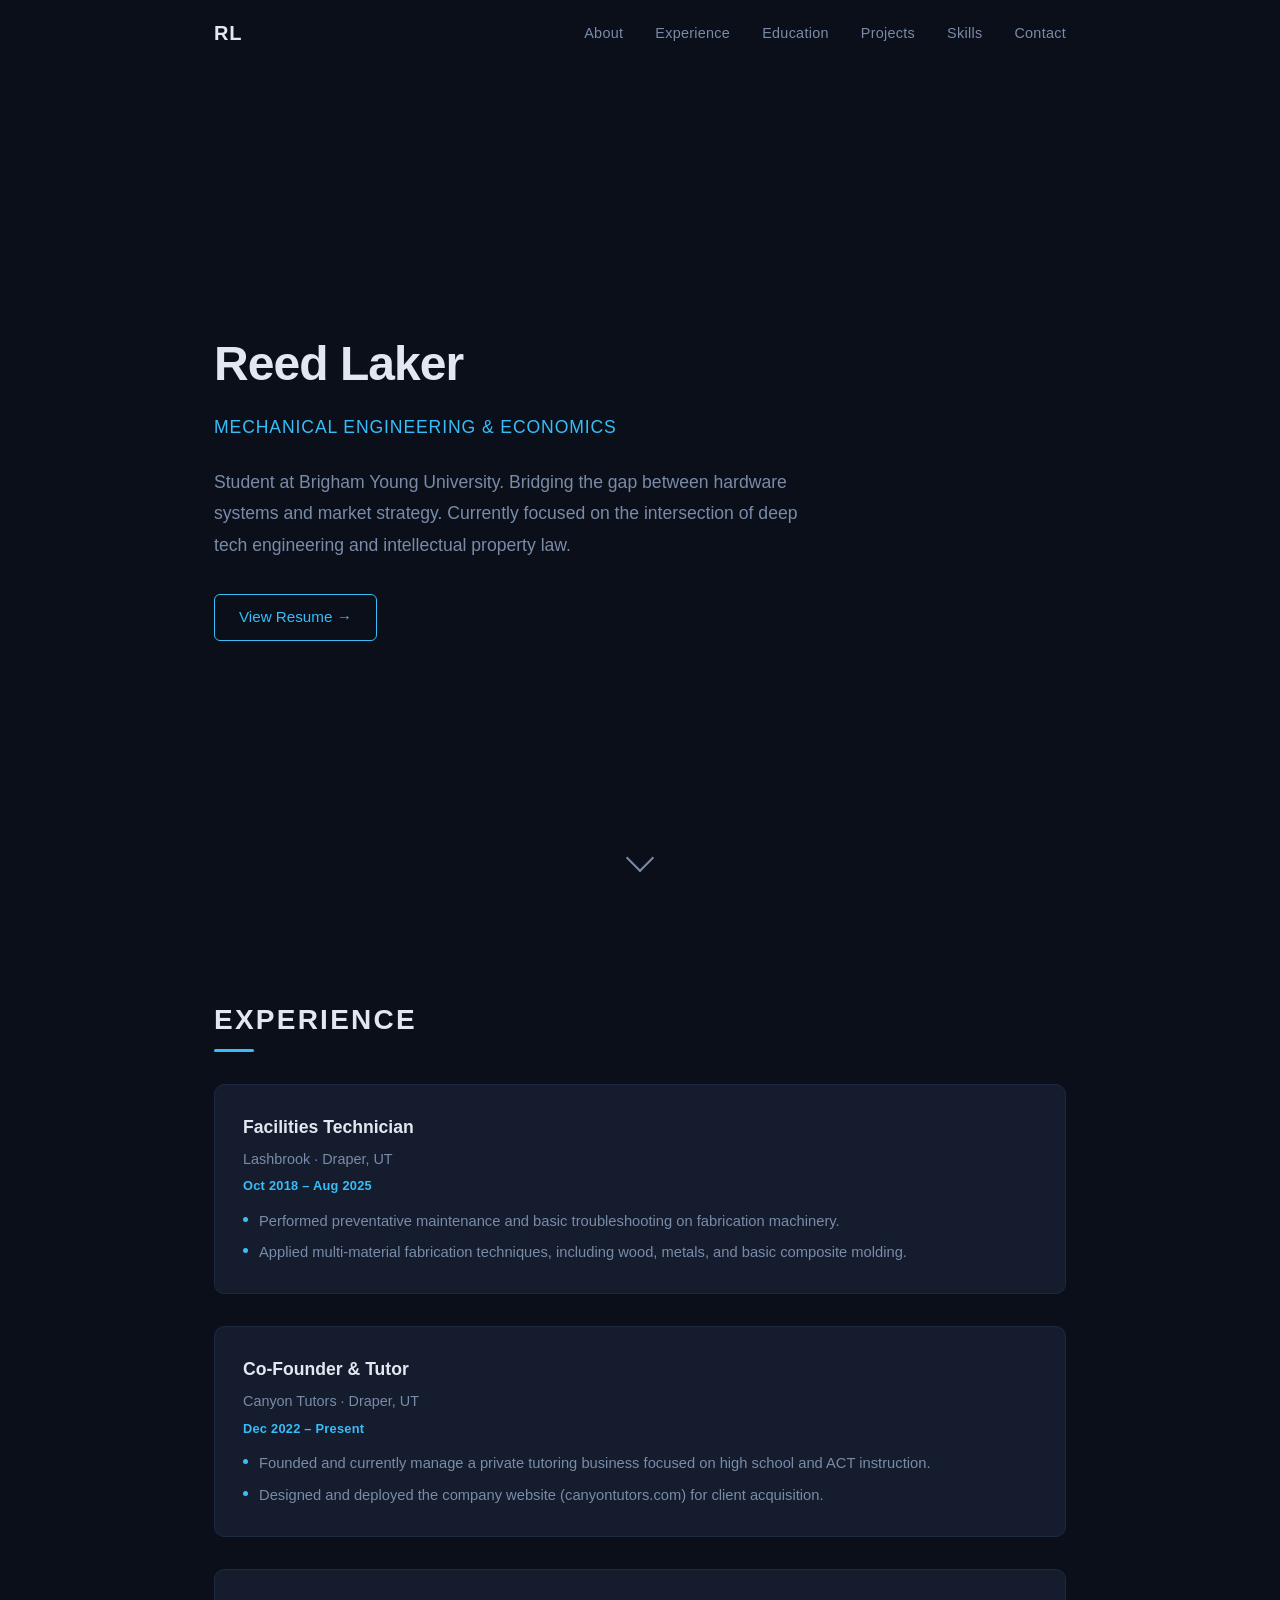
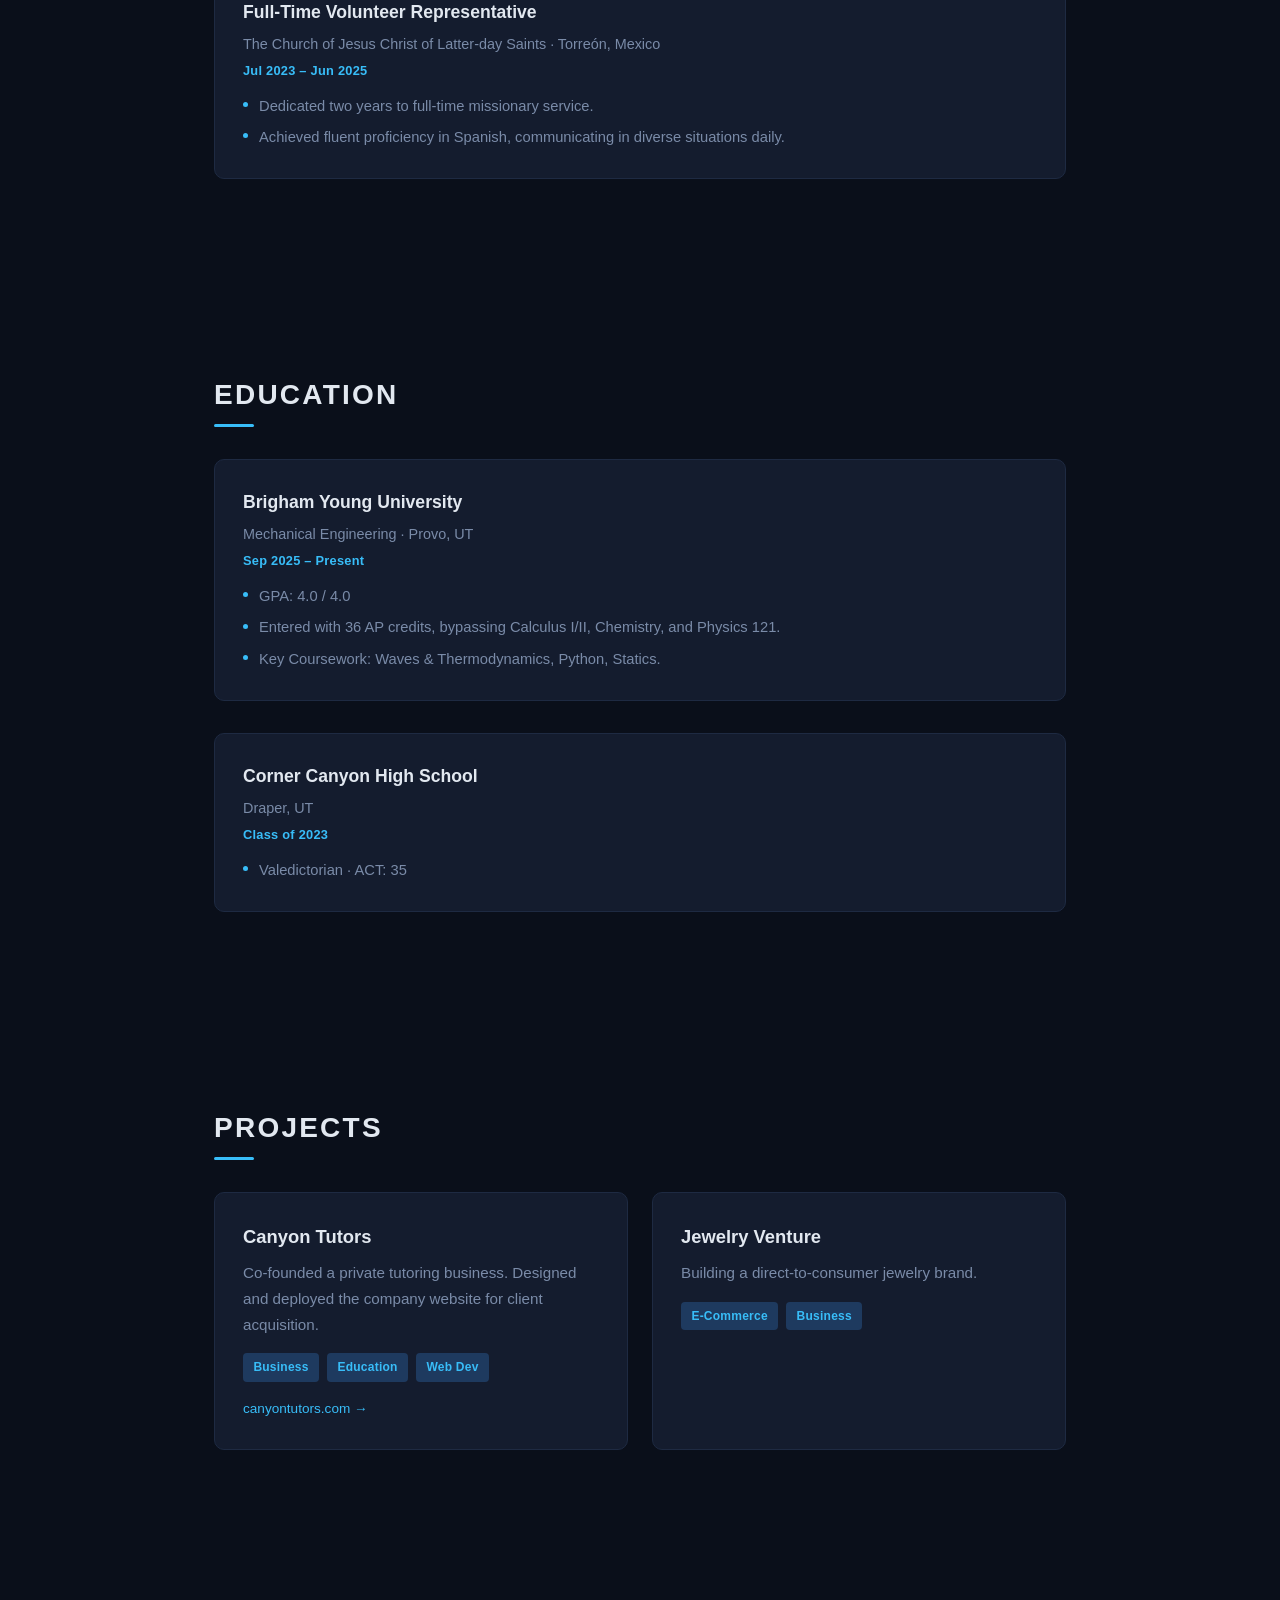
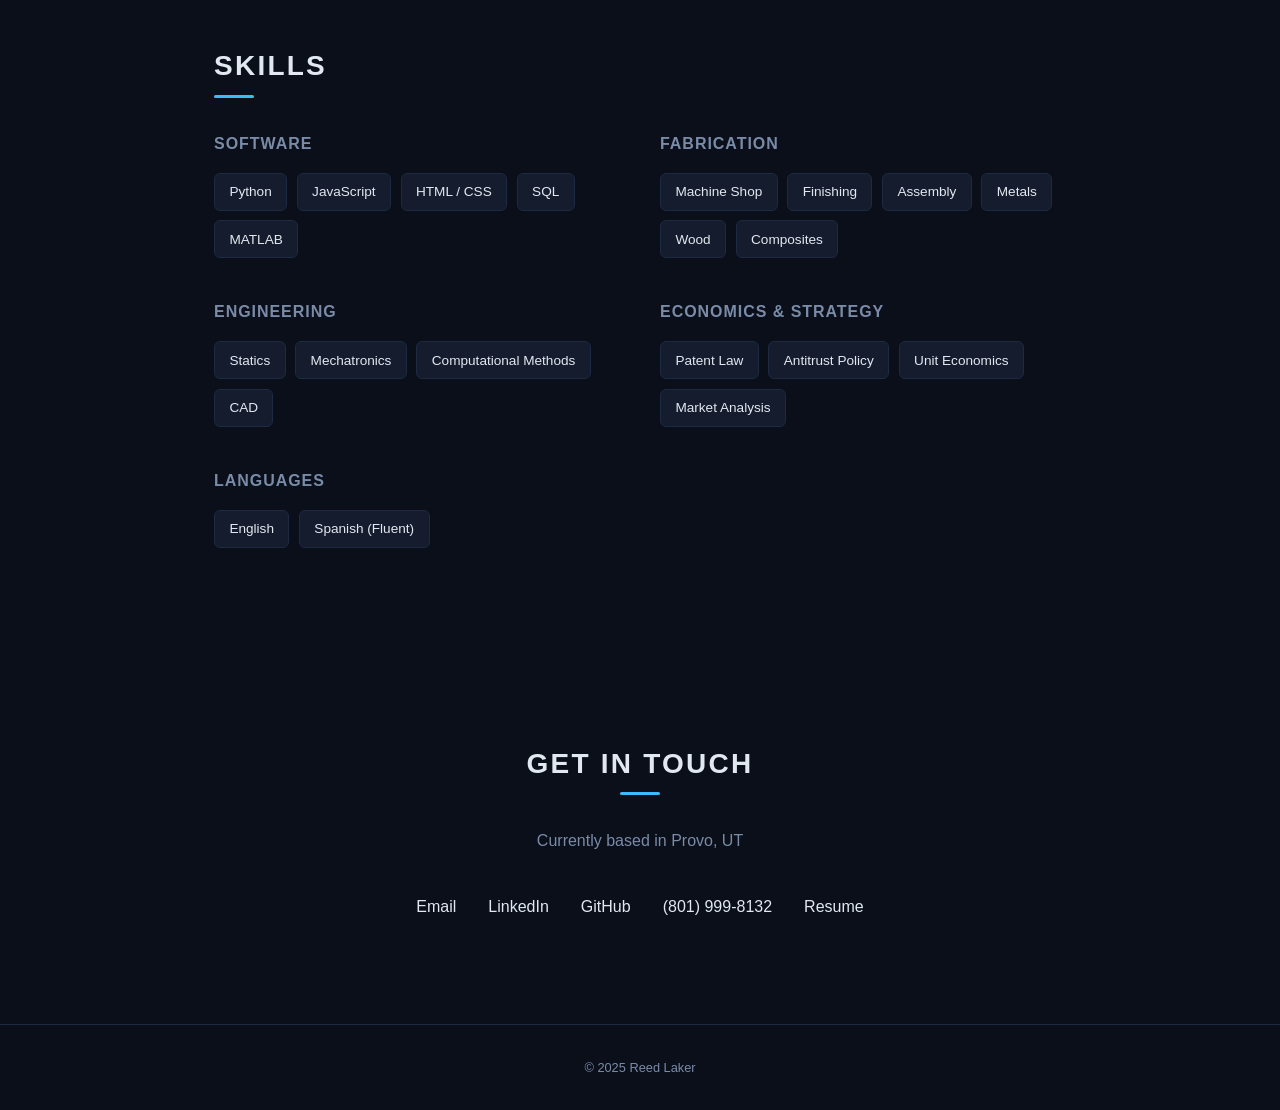
==== commit 52cc9670: "Add resume and build out Experience, Education, and Skills sections Added resume.pdf to assets with " ====
--- a/index.html
+++ b/index.html
@@ -19,6 +19,8 @@
       <a href="#about" class="nav-logo">RL</a>
       <ul class="nav-links">
         <li><a href="#about">About</a></li>
+        <li><a href="#experience">Experience</a></li>
+        <li><a href="#education">Education</a></li>
         <li><a href="#projects">Projects</a></li>
         <li><a href="#skills">Skills</a></li>
         <li><a href="#contact">Contact</a></li>
@@ -42,9 +44,87 @@
           systems and market strategy. Currently focused on the intersection of
           deep tech engineering and intellectual property law.
         </p>
+        <a href="assets/resume.pdf" class="btn" target="_blank" rel="noopener">View Resume &rarr;</a>
       </div>
     </div>
     <div class="scroll-indicator"></div>
+  </section>
+
+  <!-- Experience -->
+  <section id="experience" class="experience">
+    <div class="container">
+      <div class="reveal">
+        <h2 class="section-heading">Experience</h2>
+        <div class="timeline">
+          <div class="timeline-entry">
+            <div class="timeline-header">
+              <h3>Facilities Technician</h3>
+              <span class="timeline-meta">Lashbrook &middot; Draper, UT</span>
+              <span class="timeline-date">Oct 2018 &ndash; Aug 2025</span>
+            </div>
+            <ul class="timeline-details">
+              <li>Performed preventative maintenance and basic troubleshooting on fabrication machinery.</li>
+              <li>Applied multi-material fabrication techniques, including wood, metals, and basic composite molding.</li>
+            </ul>
+          </div>
+          <div class="timeline-entry">
+            <div class="timeline-header">
+              <h3>Co-Founder & Tutor</h3>
+              <span class="timeline-meta">Canyon Tutors &middot; Draper, UT</span>
+              <span class="timeline-date">Dec 2022 &ndash; Present</span>
+            </div>
+            <ul class="timeline-details">
+              <li>Founded and currently manage a private tutoring business focused on high school and ACT instruction.</li>
+              <li>Designed and deployed the company website (canyontutors.com) for client acquisition.</li>
+            </ul>
+          </div>
+          <div class="timeline-entry">
+            <div class="timeline-header">
+              <h3>Full-Time Volunteer Representative</h3>
+              <span class="timeline-meta">The Church of Jesus Christ of Latter-day Saints &middot; Torre&oacute;n, Mexico</span>
+              <span class="timeline-date">Jul 2023 &ndash; Jun 2025</span>
+            </div>
+            <ul class="timeline-details">
+              <li>Dedicated two years to full-time missionary service.</li>
+              <li>Achieved fluent proficiency in Spanish, communicating in diverse situations daily.</li>
+            </ul>
+          </div>
+        </div>
+      </div>
+    </div>
+  </section>
+
+  <!-- Education -->
+  <section id="education" class="education">
+    <div class="container">
+      <div class="reveal">
+        <h2 class="section-heading">Education</h2>
+        <div class="timeline">
+          <div class="timeline-entry">
+            <div class="timeline-header">
+              <h3>Brigham Young University</h3>
+              <span class="timeline-meta">Mechanical Engineering &middot; Provo, UT</span>
+              <span class="timeline-date">Sep 2025 &ndash; Present</span>
+            </div>
+            <ul class="timeline-details">
+              <li>GPA: 4.0 / 4.0</li>
+              <li>Entered with 36 AP credits, bypassing Calculus I/II, Chemistry, and Physics 121.</li>
+              <li>Key Coursework: Waves & Thermodynamics, Python, Statics.</li>
+            </ul>
+          </div>
+          <div class="timeline-entry">
+            <div class="timeline-header">
+              <h3>Corner Canyon High School</h3>
+              <span class="timeline-meta">Draper, UT</span>
+              <span class="timeline-date">Class of 2023</span>
+            </div>
+            <ul class="timeline-details">
+              <li>Valedictorian &middot; ACT: 35</li>
+            </ul>
+          </div>
+        </div>
+      </div>
+    </div>
   </section>
 
   <!-- Projects -->
@@ -55,10 +135,11 @@
         <div class="card-grid">
           <div class="card">
             <h3>Canyon Tutors</h3>
-            <p>Co-managing and tutoring for a local ACT and high school tutoring service.</p>
+            <p>Co-founded a private tutoring business. Designed and deployed the company website for client acquisition.</p>
             <div class="card-tags">
               <span class="tag">Business</span>
               <span class="tag">Education</span>
+              <span class="tag">Web Dev</span>
             </div>
             <a href="https://canyontutors.com" class="card-link" target="_blank" rel="noopener">canyontutors.com &rarr;</a>
           </div>
@@ -75,12 +156,33 @@
     </div>
   </section>
 
-  <!-- Skills & Interests -->
+  <!-- Skills -->
   <section id="skills" class="skills">
     <div class="container">
       <div class="reveal">
-        <h2 class="section-heading">Skills & Interests</h2>
+        <h2 class="section-heading">Skills</h2>
         <div class="skills-grid">
+          <div class="skill-category">
+            <h3>Software</h3>
+            <div class="chip-list">
+              <span class="chip">Python</span>
+              <span class="chip">JavaScript</span>
+              <span class="chip">HTML / CSS</span>
+              <span class="chip">SQL</span>
+              <span class="chip">MATLAB</span>
+            </div>
+          </div>
+          <div class="skill-category">
+            <h3>Fabrication</h3>
+            <div class="chip-list">
+              <span class="chip">Machine Shop</span>
+              <span class="chip">Finishing</span>
+              <span class="chip">Assembly</span>
+              <span class="chip">Metals</span>
+              <span class="chip">Wood</span>
+              <span class="chip">Composites</span>
+            </div>
+          </div>
           <div class="skill-category">
             <h3>Engineering</h3>
             <div class="chip-list">
@@ -100,11 +202,10 @@
             </div>
           </div>
           <div class="skill-category">
-            <h3>Tools</h3>
-            <div class="chip-list">
-              <span class="chip">Python</span>
-              <span class="chip">MATLAB</span>
-              <span class="chip">HTML / CSS</span>
+            <h3>Languages</h3>
+            <div class="chip-list">
+              <span class="chip">English</span>
+              <span class="chip">Spanish (Fluent)</span>
             </div>
           </div>
         </div>
@@ -119,10 +220,11 @@
         <h2 class="section-heading">Get in Touch</h2>
         <p class="contact-note">Currently based in Provo, UT</p>
         <div class="contact-links">
-          <a href="mailto:rlaker@byu.edu">Email</a>
+          <a href="mailto:reed.laker1@gmail.com">Email</a>
           <a href="https://www.linkedin.com/in/reed-laker/" target="_blank" rel="noopener">LinkedIn</a>
           <a href="https://github.com/reedlaker1-ctrl" target="_blank" rel="noopener">GitHub</a>
           <a href="sms:8019998132">(801) 999-8132</a>
+          <a href="assets/resume.pdf" target="_blank" rel="noopener">Resume</a>
         </div>
       </div>
     </div>
--- a/css/style.css
+++ b/css/style.css
@@ -228,6 +228,24 @@
   font-size: 1.1rem;
   max-width: 600px;
   line-height: 1.8;
+  margin-bottom: 2rem;
+}
+
+/* Button */
+.btn {
+  display: inline-block;
+  color: var(--accent);
+  border: 1px solid var(--accent);
+  padding: 0.6rem 1.5rem;
+  border-radius: 6px;
+  font-size: 0.95rem;
+  font-weight: 500;
+  transition: background-color 0.2s, color 0.2s;
+}
+
+.btn:hover {
+  background-color: var(--accent);
+  color: var(--bg-primary);
 }
 
 @keyframes fadeInUp {
@@ -273,6 +291,78 @@
 }
 
 /* ===========================
+   Experience & Education (timeline)
+   =========================== */
+.experience,
+.education {
+  padding: 6rem 0;
+}
+
+.timeline {
+  display: flex;
+  flex-direction: column;
+  gap: 2rem;
+}
+
+.timeline-entry {
+  background: var(--bg-secondary);
+  border: 1px solid var(--border);
+  border-radius: 10px;
+  padding: 1.75rem;
+  transition: border-color 0.25s;
+}
+
+.timeline-entry:hover {
+  border-color: var(--accent);
+}
+
+.timeline-header h3 {
+  font-size: 1.1rem;
+  margin-bottom: 0.25rem;
+}
+
+.timeline-meta {
+  display: block;
+  color: var(--text-muted);
+  font-size: 0.9rem;
+}
+
+.timeline-date {
+  display: block;
+  color: var(--accent);
+  font-size: 0.8rem;
+  font-weight: 600;
+  letter-spacing: 0.02em;
+  margin-top: 0.25rem;
+  margin-bottom: 0.75rem;
+}
+
+.timeline-details {
+  list-style: none;
+  display: flex;
+  flex-direction: column;
+  gap: 0.4rem;
+}
+
+.timeline-details li {
+  color: var(--text-muted);
+  font-size: 0.92rem;
+  padding-left: 1rem;
+  position: relative;
+}
+
+.timeline-details li::before {
+  content: "";
+  position: absolute;
+  left: 0;
+  top: 0.55em;
+  width: 5px;
+  height: 5px;
+  border-radius: 50%;
+  background: var(--accent);
+}
+
+/* ===========================
    Projects
    =========================== */
 .projects {
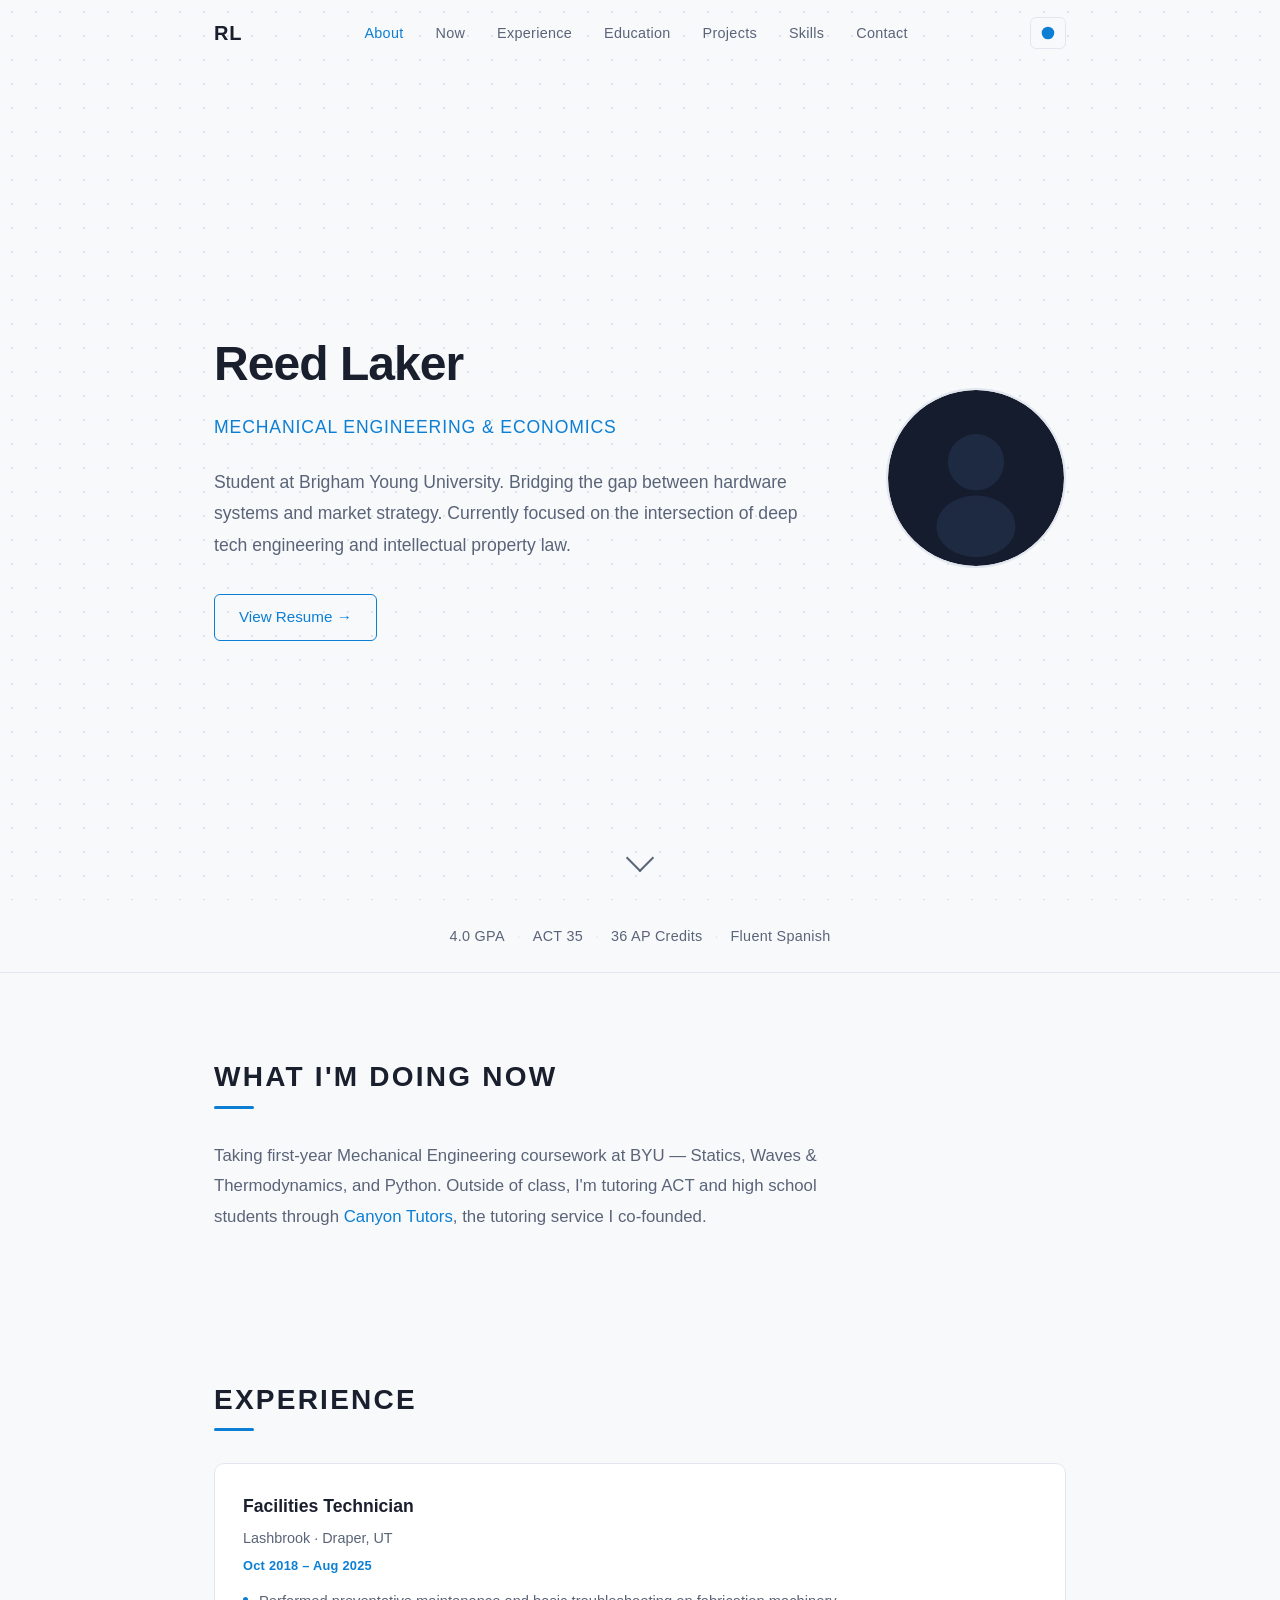
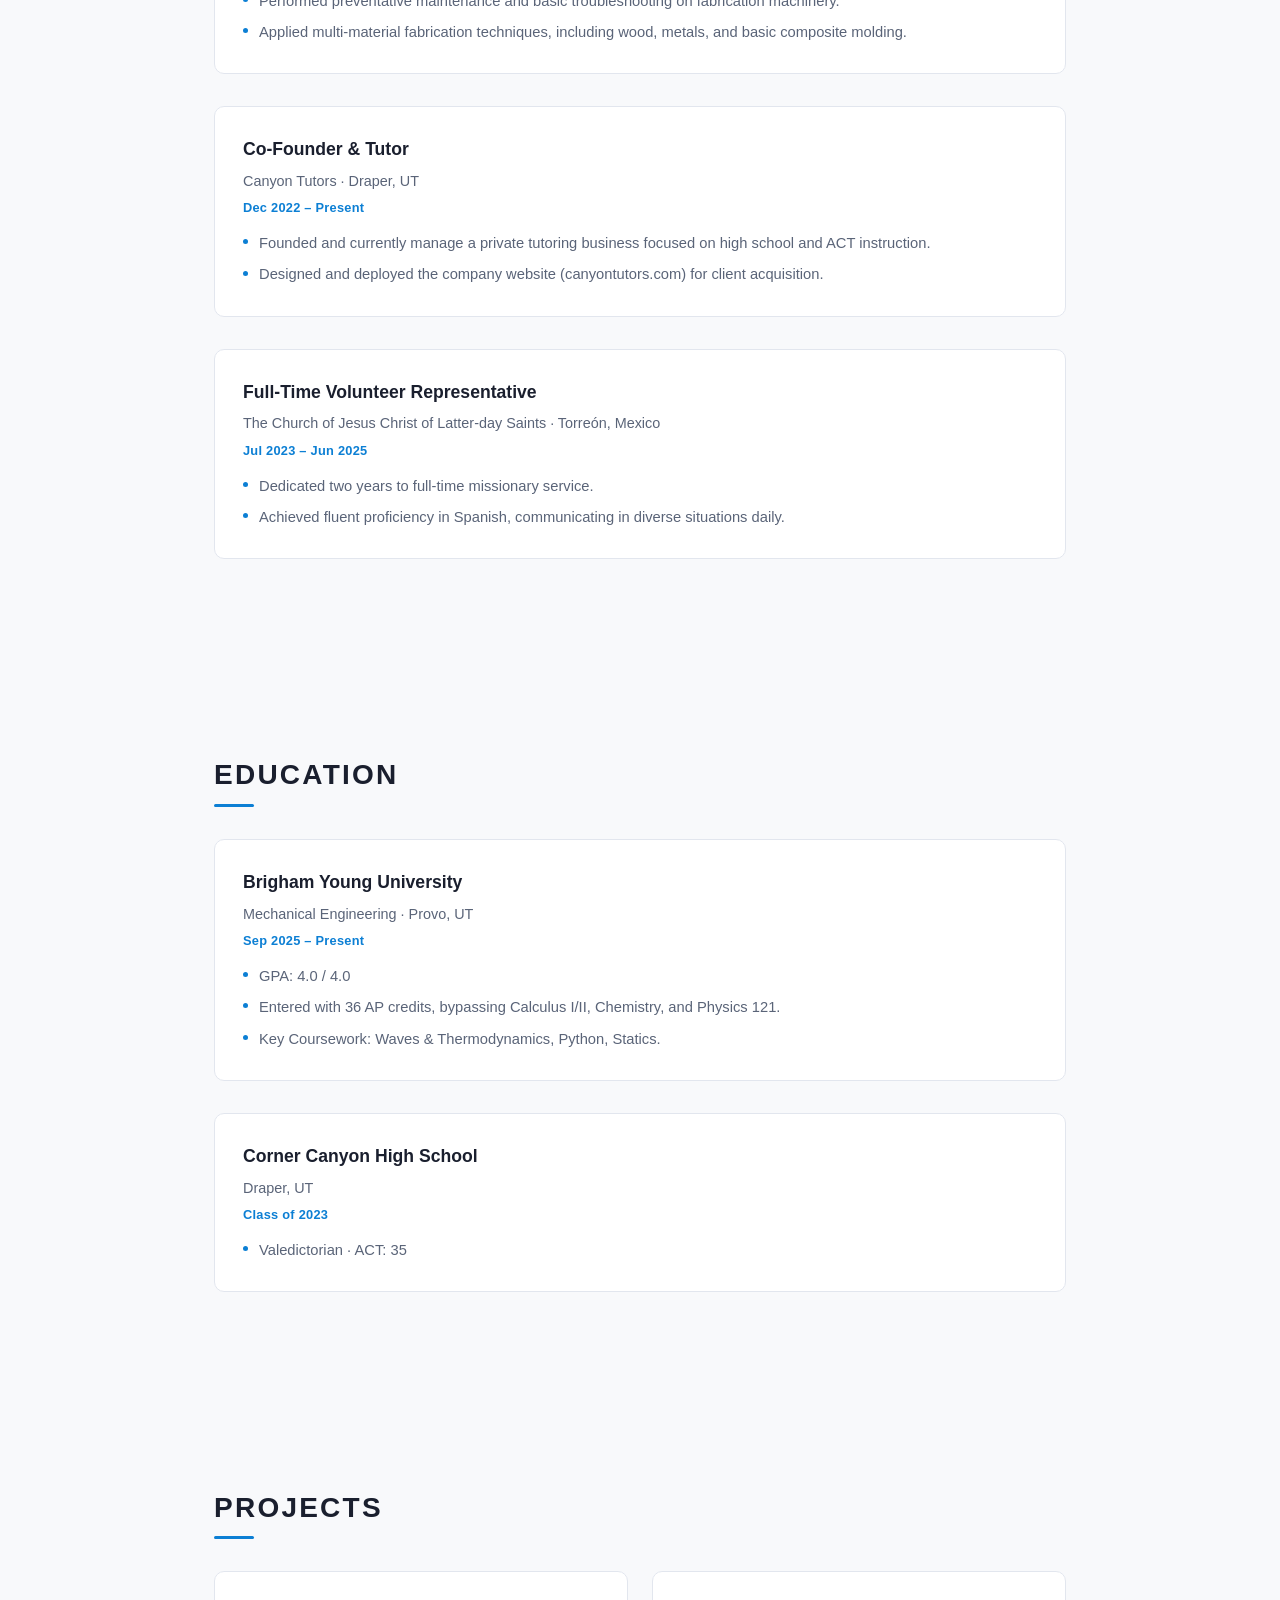
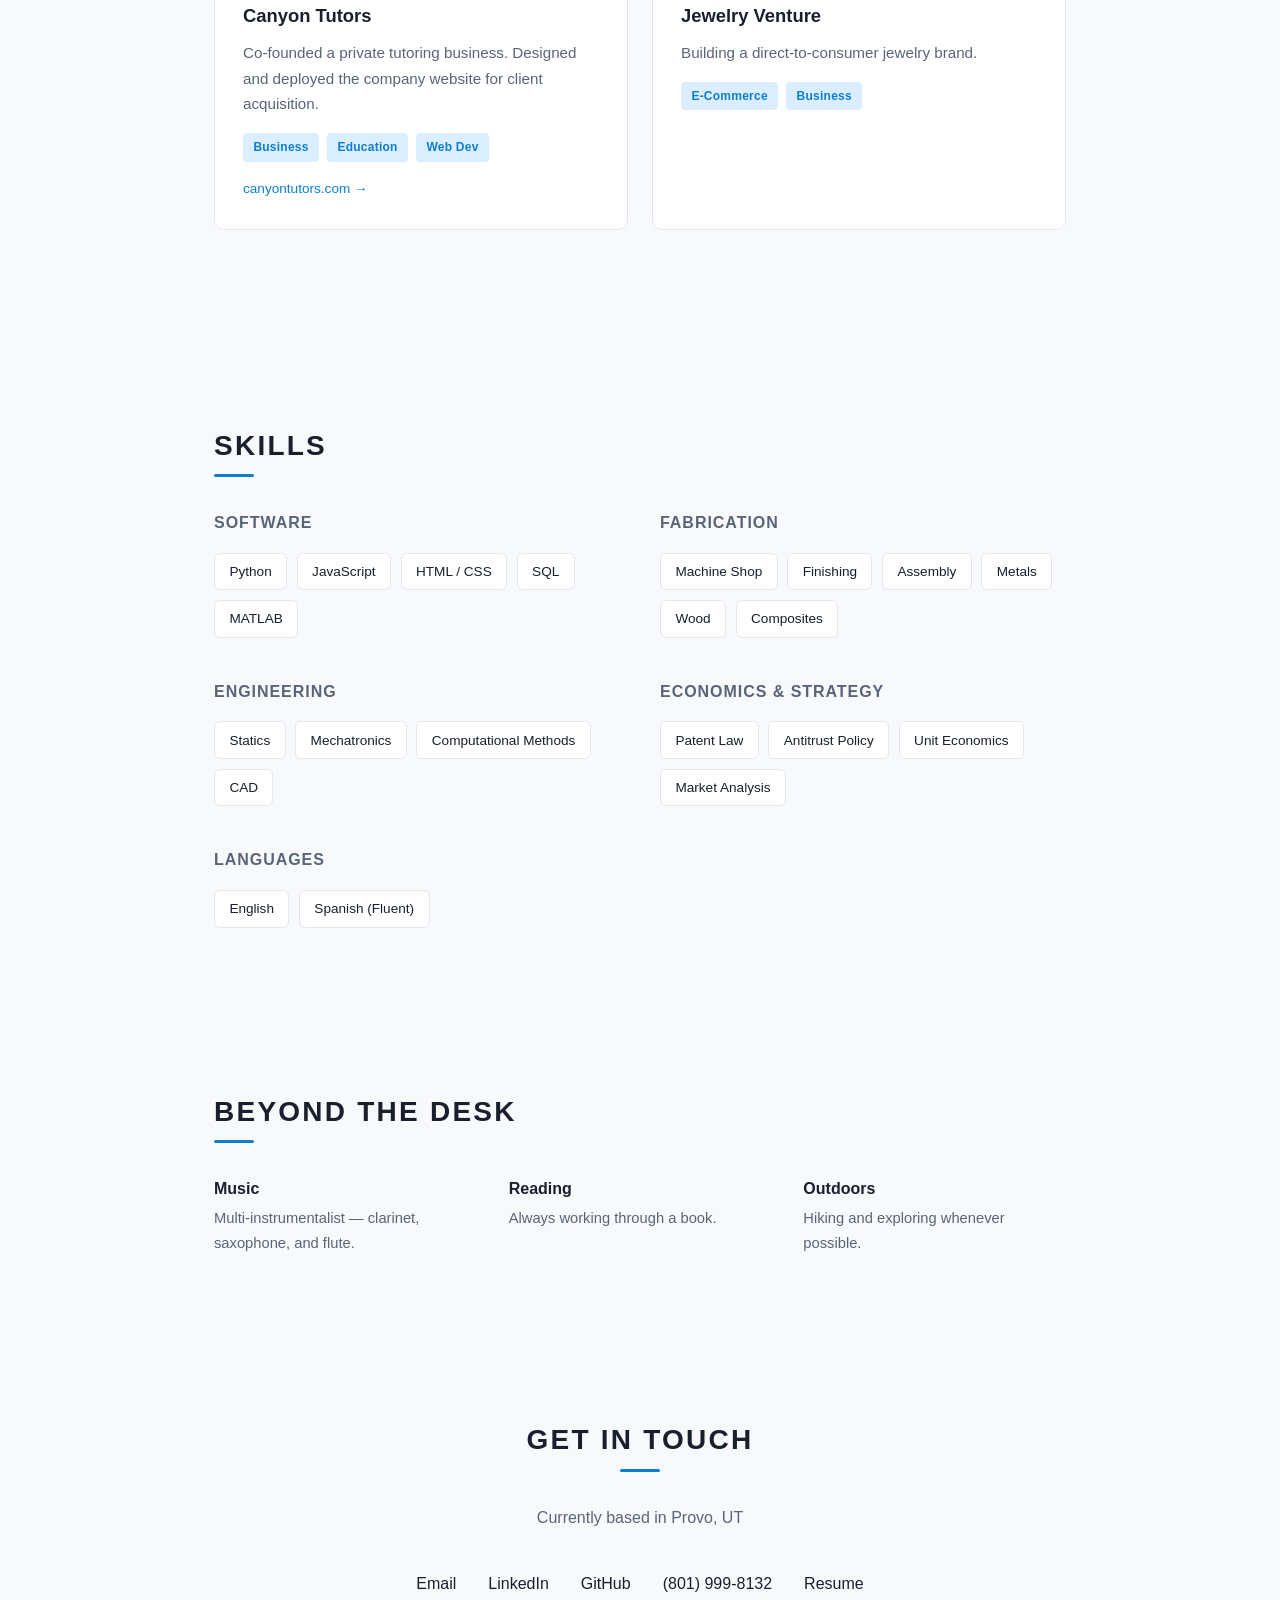
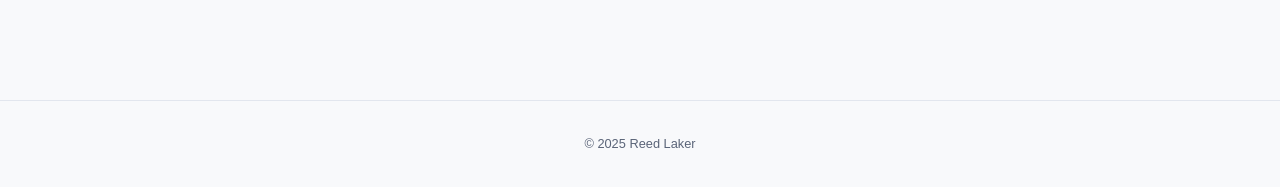
==== commit 65fd6857: "Add dark/light toggle, stats banner, Now section, interests, headshot placeholder - Dark/light theme" ====
--- a/index.html
+++ b/index.html
@@ -1,5 +1,5 @@
 <!DOCTYPE html>
-<html lang="en">
+<html lang="en" data-theme="dark">
 <head>
   <meta charset="UTF-8">
   <meta name="viewport" content="width=device-width, initial-scale=1.0">
@@ -10,6 +10,17 @@
   <meta property="og:type" content="website">
   <link rel="icon" href="assets/favicon.svg" type="image/svg+xml">
   <link rel="stylesheet" href="css/style.css">
+  <script>
+    // Apply saved theme before render to prevent flash
+    (function() {
+      var saved = localStorage.getItem('theme');
+      if (saved) {
+        document.documentElement.setAttribute('data-theme', saved);
+      } else if (window.matchMedia('(prefers-color-scheme: light)').matches) {
+        document.documentElement.setAttribute('data-theme', 'light');
+      }
+    })();
+  </script>
 </head>
 <body>
 
@@ -19,35 +30,75 @@
       <a href="#about" class="nav-logo">RL</a>
       <ul class="nav-links">
         <li><a href="#about">About</a></li>
+        <li><a href="#now">Now</a></li>
         <li><a href="#experience">Experience</a></li>
         <li><a href="#education">Education</a></li>
         <li><a href="#projects">Projects</a></li>
         <li><a href="#skills">Skills</a></li>
         <li><a href="#contact">Contact</a></li>
       </ul>
-      <button class="hamburger" aria-label="Toggle navigation">
-        <span></span>
-        <span></span>
-        <span></span>
-      </button>
+      <div class="nav-actions">
+        <button class="theme-toggle" aria-label="Toggle theme">
+          <span class="theme-icon"></span>
+        </button>
+        <button class="hamburger" aria-label="Toggle navigation">
+          <span></span>
+          <span></span>
+          <span></span>
+        </button>
+      </div>
     </div>
   </nav>
 
   <!-- Hero / About -->
   <section id="about" class="hero">
     <div class="container">
-      <div class="hero-content">
-        <h1>Reed Laker</h1>
-        <p class="subtitle">Mechanical Engineering & Economics</p>
-        <p class="bio">
-          Student at Brigham Young University. Bridging the gap between hardware
-          systems and market strategy. Currently focused on the intersection of
-          deep tech engineering and intellectual property law.
+      <div class="hero-layout">
+        <div class="hero-content">
+          <h1>Reed Laker</h1>
+          <p class="subtitle">Mechanical Engineering & Economics</p>
+          <p class="bio">
+            Student at Brigham Young University. Bridging the gap between hardware
+            systems and market strategy. Currently focused on the intersection of
+            deep tech engineering and intellectual property law.
+          </p>
+          <a href="assets/resume.pdf" class="btn" target="_blank" rel="noopener">View Resume &rarr;</a>
+        </div>
+        <div class="hero-headshot">
+          <img src="assets/headshot.svg" alt="Reed Laker" width="180" height="180">
+        </div>
+      </div>
+    </div>
+    <div class="scroll-indicator"></div>
+  </section>
+
+  <!-- Stats -->
+  <div class="stats-banner">
+    <div class="container">
+      <span class="stat">4.0 GPA</span>
+      <span class="stat-sep">&middot;</span>
+      <span class="stat">ACT 35</span>
+      <span class="stat-sep">&middot;</span>
+      <span class="stat">36 AP Credits</span>
+      <span class="stat-sep">&middot;</span>
+      <span class="stat">Fluent Spanish</span>
+    </div>
+  </div>
+
+  <!-- Now -->
+  <section id="now" class="now">
+    <div class="container">
+      <div class="reveal">
+        <h2 class="section-heading">What I'm Doing Now</h2>
+        <p class="now-text">
+          Taking first-year Mechanical Engineering coursework at BYU &mdash; Statics,
+          Waves &amp; Thermodynamics, and Python. Outside of class, I'm tutoring ACT
+          and high school students through
+          <a href="https://canyontutors.com" target="_blank" rel="noopener">Canyon Tutors</a>,
+          the tutoring service I co-founded.
         </p>
-        <a href="assets/resume.pdf" class="btn" target="_blank" rel="noopener">View Resume &rarr;</a>
-      </div>
-    </div>
-    <div class="scroll-indicator"></div>
+      </div>
+    </div>
   </section>
 
   <!-- Experience -->
@@ -213,6 +264,29 @@
     </div>
   </section>
 
+  <!-- Interests -->
+  <section class="interests">
+    <div class="container">
+      <div class="reveal">
+        <h2 class="section-heading">Beyond the Desk</h2>
+        <div class="interests-list">
+          <div class="interest-item">
+            <h3>Music</h3>
+            <p>Multi-instrumentalist &mdash; clarinet, saxophone, and flute.</p>
+          </div>
+          <div class="interest-item">
+            <h3>Reading</h3>
+            <p>Always working through a book.</p>
+          </div>
+          <div class="interest-item">
+            <h3>Outdoors</h3>
+            <p>Hiking and exploring whenever possible.</p>
+          </div>
+        </div>
+      </div>
+    </div>
+  </section>
+
   <!-- Contact -->
   <section id="contact" class="contact">
     <div class="container">
--- a/css/style.css
+++ b/css/style.css
@@ -10,6 +10,18 @@
   --accent: #38bdf8;
   --accent-dim: #1e3a5f;
   --font-main: -apple-system, BlinkMacSystemFont, "Segoe UI", Roboto, Helvetica, Arial, sans-serif;
+  --dot-color: rgba(30, 42, 66, 0.5);
+}
+
+[data-theme="light"] {
+  --bg-primary: #f8f9fb;
+  --bg-secondary: #ffffff;
+  --border: #e2e6ee;
+  --text-primary: #1a1f2e;
+  --text-muted: #5a6478;
+  --accent: #0c7fd4;
+  --accent-dim: #dbeeff;
+  --dot-color: rgba(200, 210, 225, 0.6);
 }
 
 *,
@@ -30,6 +42,7 @@
   font-family: var(--font-main);
   font-size: 1rem;
   line-height: 1.7;
+  transition: background-color 0.3s, color 0.3s;
 }
 
 a {
@@ -102,6 +115,11 @@
   box-shadow: 0 1px 12px rgba(0, 0, 0, 0.4);
 }
 
+[data-theme="light"] .nav.scrolled {
+  background-color: rgba(248, 249, 251, 0.95);
+  box-shadow: 0 1px 12px rgba(0, 0, 0, 0.08);
+}
+
 .nav .container {
   display: flex;
   align-items: center;
@@ -129,8 +147,56 @@
   transition: color 0.2s;
 }
 
-.nav-links a:hover {
-  color: var(--text-primary);
+.nav-links a:hover,
+.nav-links a.active {
+  color: var(--accent);
+}
+
+.nav-actions {
+  display: flex;
+  align-items: center;
+  gap: 0.75rem;
+}
+
+/* Theme toggle */
+.theme-toggle {
+  background: none;
+  border: 1px solid var(--border);
+  border-radius: 6px;
+  padding: 6px 8px;
+  cursor: pointer;
+  display: flex;
+  align-items: center;
+  justify-content: center;
+  transition: border-color 0.2s;
+}
+
+.theme-toggle:hover {
+  border-color: var(--accent);
+}
+
+.theme-icon {
+  width: 18px;
+  height: 18px;
+  display: block;
+  position: relative;
+}
+
+/* Moon (dark mode) */
+.theme-icon::before {
+  content: "";
+  position: absolute;
+  inset: 0;
+  border-radius: 50%;
+  background: var(--text-muted);
+  clip-path: polygon(40% 0%, 100% 0%, 100% 100%, 40% 100%, 25% 85%, 15% 65%, 15% 35%, 25% 15%);
+  transition: clip-path 0.3s, background 0.3s;
+}
+
+/* Sun (light mode) */
+[data-theme="light"] .theme-icon::before {
+  clip-path: circle(35% at 50% 50%);
+  background: var(--accent);
 }
 
 /* Hamburger */
@@ -201,10 +267,32 @@
   align-items: center;
   position: relative;
   padding-top: 4rem;
+  background-image: radial-gradient(var(--dot-color) 1px, transparent 1px);
+  background-size: 24px 24px;
+}
+
+.hero-layout {
+  display: flex;
+  align-items: center;
+  gap: 3rem;
 }
 
 .hero-content {
   animation: fadeInUp 0.8s ease both;
+  flex: 1;
+}
+
+.hero-headshot {
+  flex-shrink: 0;
+  animation: fadeInUp 0.8s 0.15s ease both;
+}
+
+.hero-headshot img {
+  width: 180px;
+  height: 180px;
+  border-radius: 50%;
+  border: 2px solid var(--border);
+  object-fit: cover;
 }
 
 .hero h1 {
@@ -291,6 +379,49 @@
 }
 
 /* ===========================
+   Stats Banner
+   =========================== */
+.stats-banner {
+  padding: 1.5rem 0;
+  border-bottom: 1px solid var(--border);
+}
+
+.stats-banner .container {
+  display: flex;
+  justify-content: center;
+  align-items: center;
+  flex-wrap: wrap;
+  gap: 0.5rem;
+}
+
+.stat {
+  color: var(--text-muted);
+  font-size: 0.9rem;
+  font-weight: 500;
+  letter-spacing: 0.02em;
+}
+
+.stat-sep {
+  color: var(--border);
+  font-size: 0.9rem;
+  margin: 0 0.25rem;
+}
+
+/* ===========================
+   Now
+   =========================== */
+.now {
+  padding: 5rem 0 3rem;
+}
+
+.now-text {
+  color: var(--text-muted);
+  font-size: 1.05rem;
+  max-width: 650px;
+  line-height: 1.8;
+}
+
+/* ===========================
    Experience & Education (timeline)
    =========================== */
 .experience,
@@ -465,6 +596,33 @@
 }
 
 /* ===========================
+   Interests
+   =========================== */
+.interests {
+  padding: 4rem 0;
+}
+
+.interests-list {
+  display: flex;
+  flex-wrap: wrap;
+  gap: 2rem;
+}
+
+.interest-item {
+  flex: 1 1 200px;
+}
+
+.interest-item h3 {
+  font-size: 1rem;
+  margin-bottom: 0.25rem;
+}
+
+.interest-item p {
+  color: var(--text-muted);
+  font-size: 0.92rem;
+}
+
+/* ===========================
    Contact
    =========================== */
 .contact {
@@ -536,3 +694,29 @@
     grid-template-columns: 1fr 1fr;
   }
 }
+
+/* Mobile: stack headshot above text */
+@media (max-width: 767px) {
+  .hero-layout {
+    flex-direction: column-reverse;
+    text-align: center;
+  }
+
+  .hero-headshot img {
+    width: 140px;
+    height: 140px;
+  }
+
+  .hero .bio {
+    margin-left: auto;
+    margin-right: auto;
+  }
+
+  .stats-banner .container {
+    gap: 0.3rem;
+  }
+
+  .stat {
+    font-size: 0.8rem;
+  }
+}
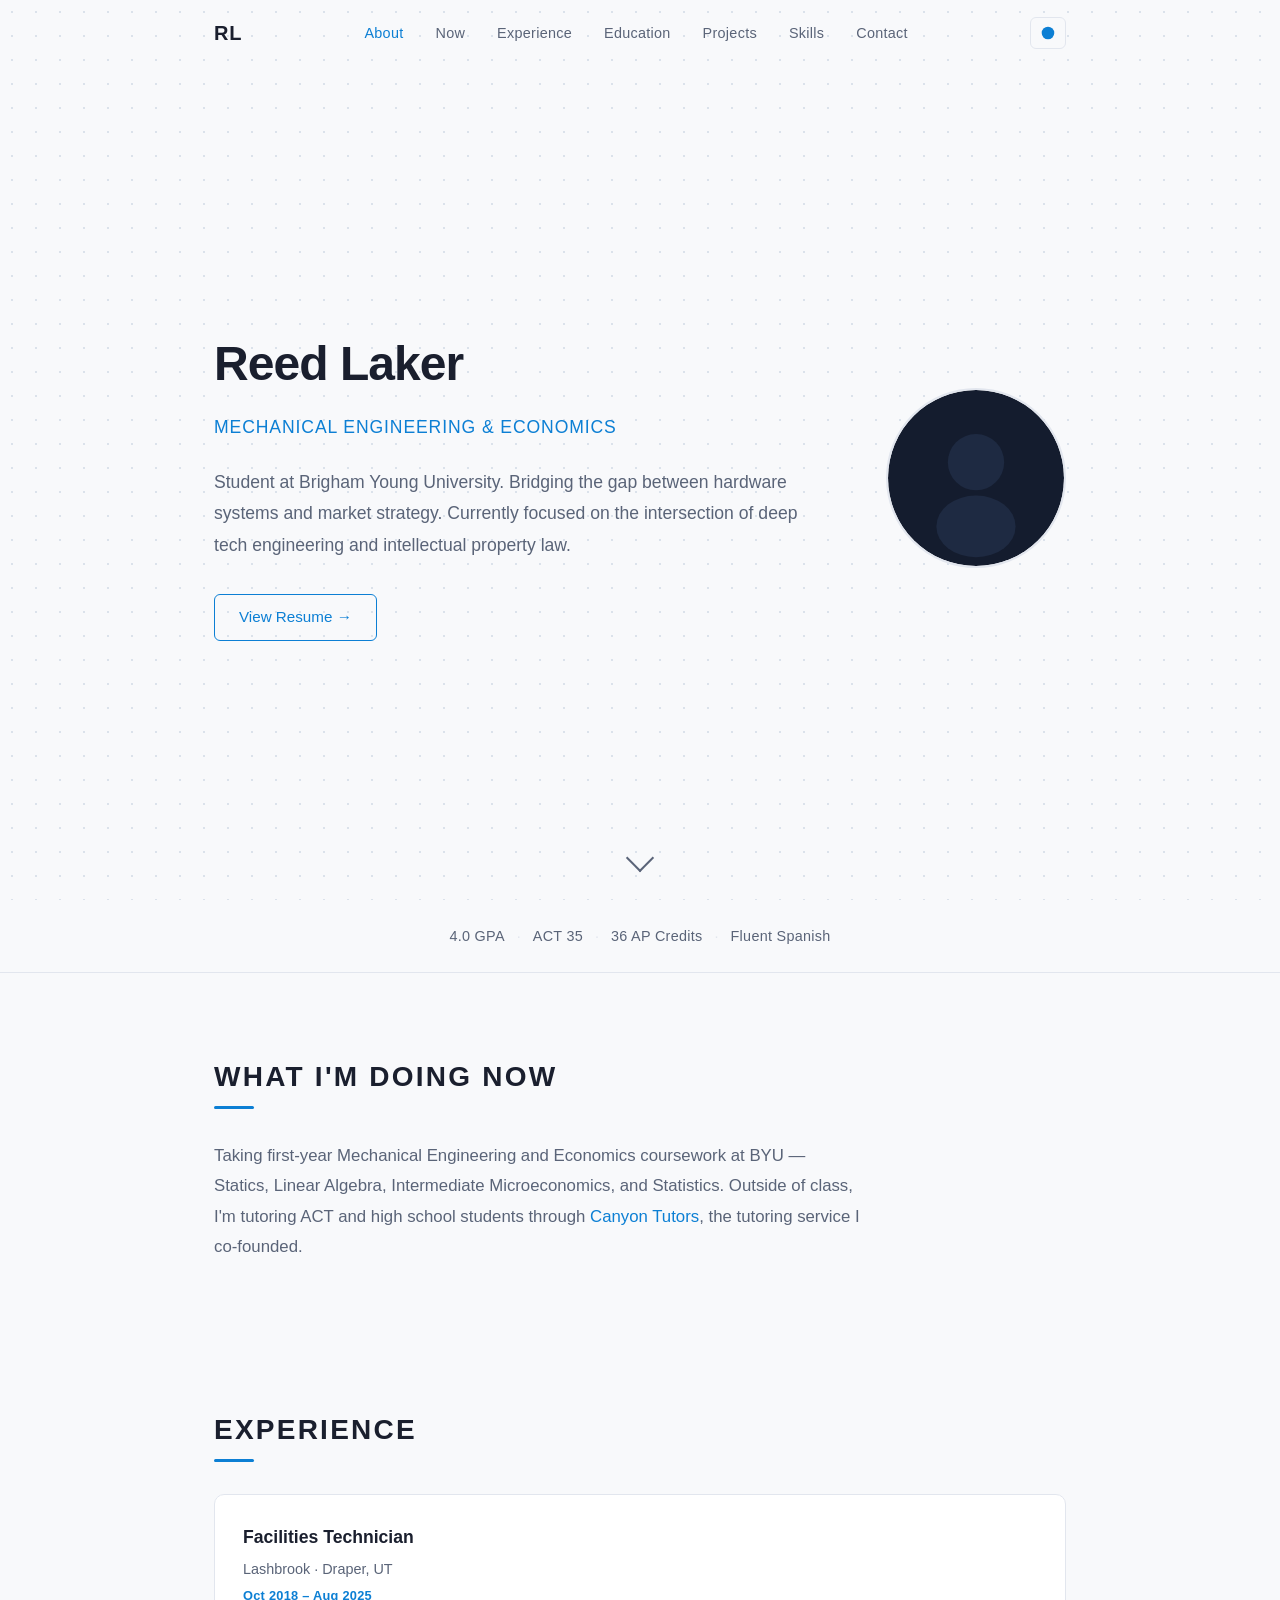
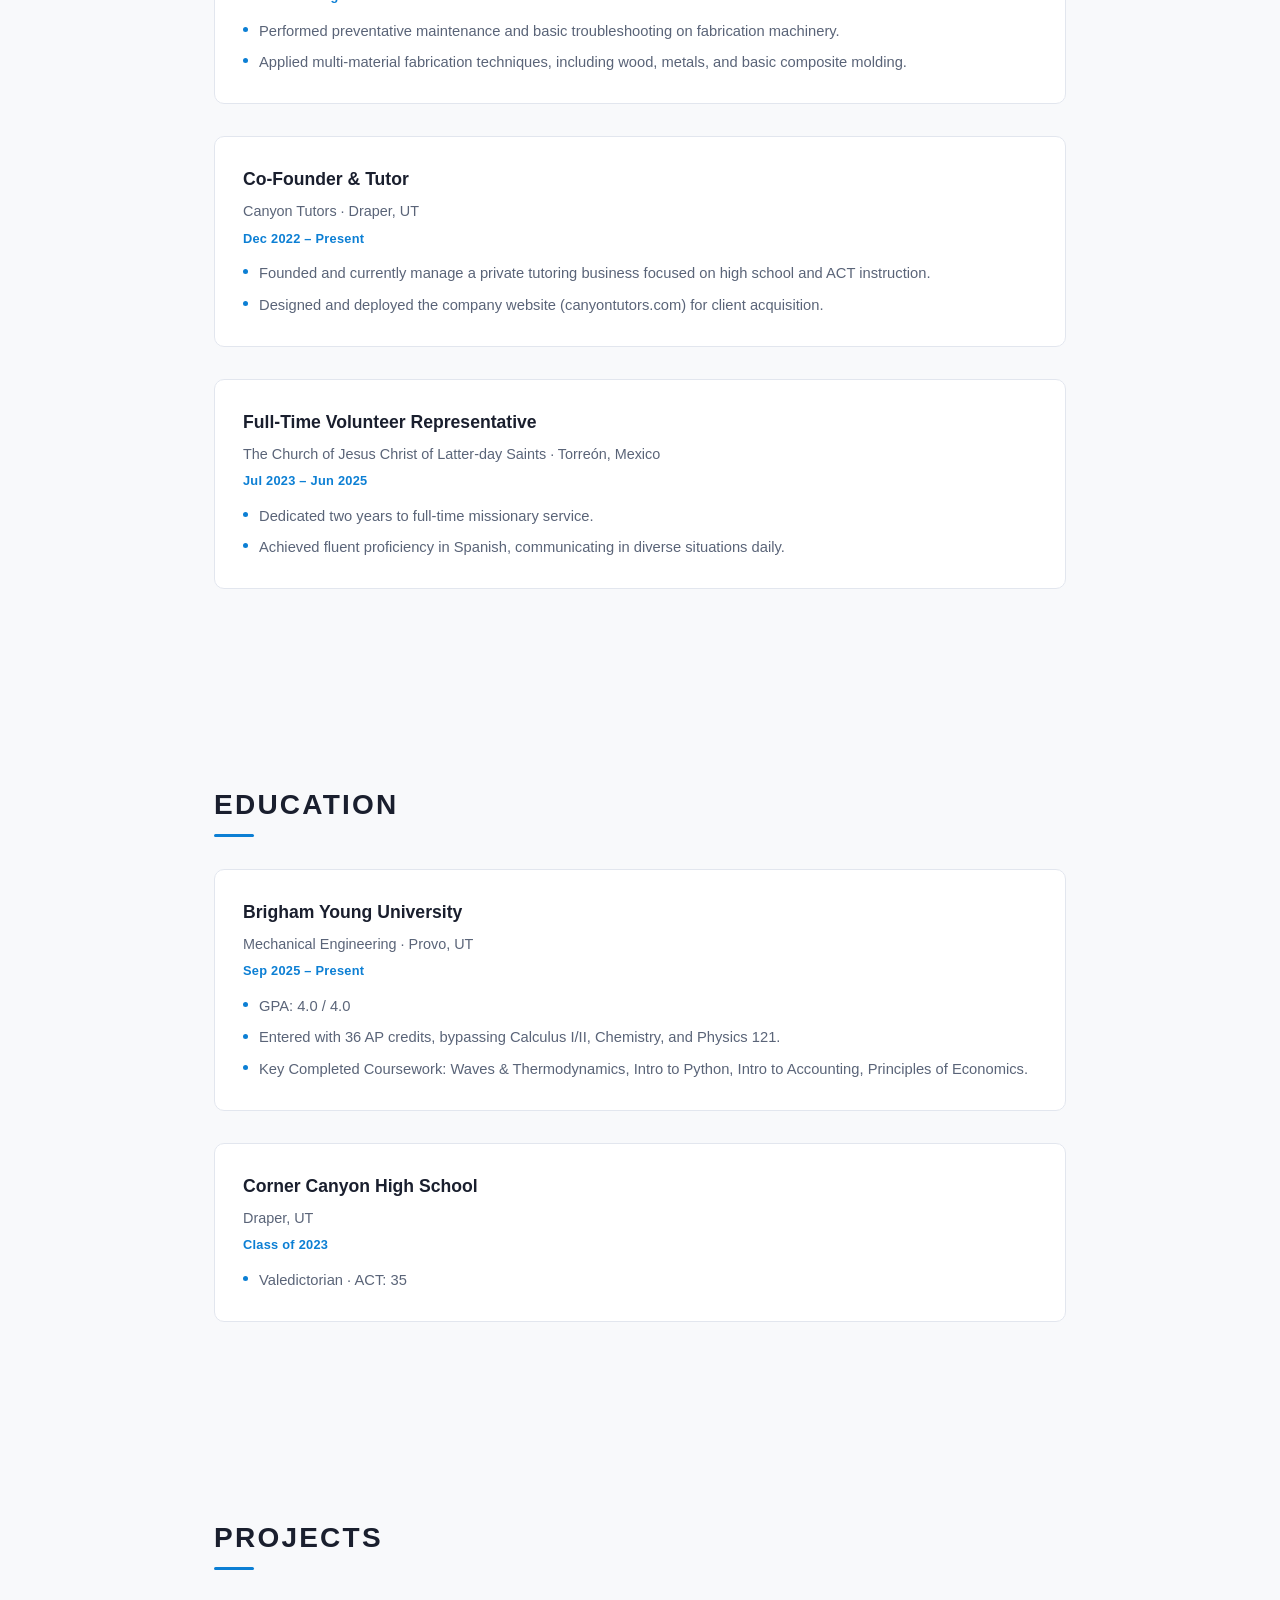
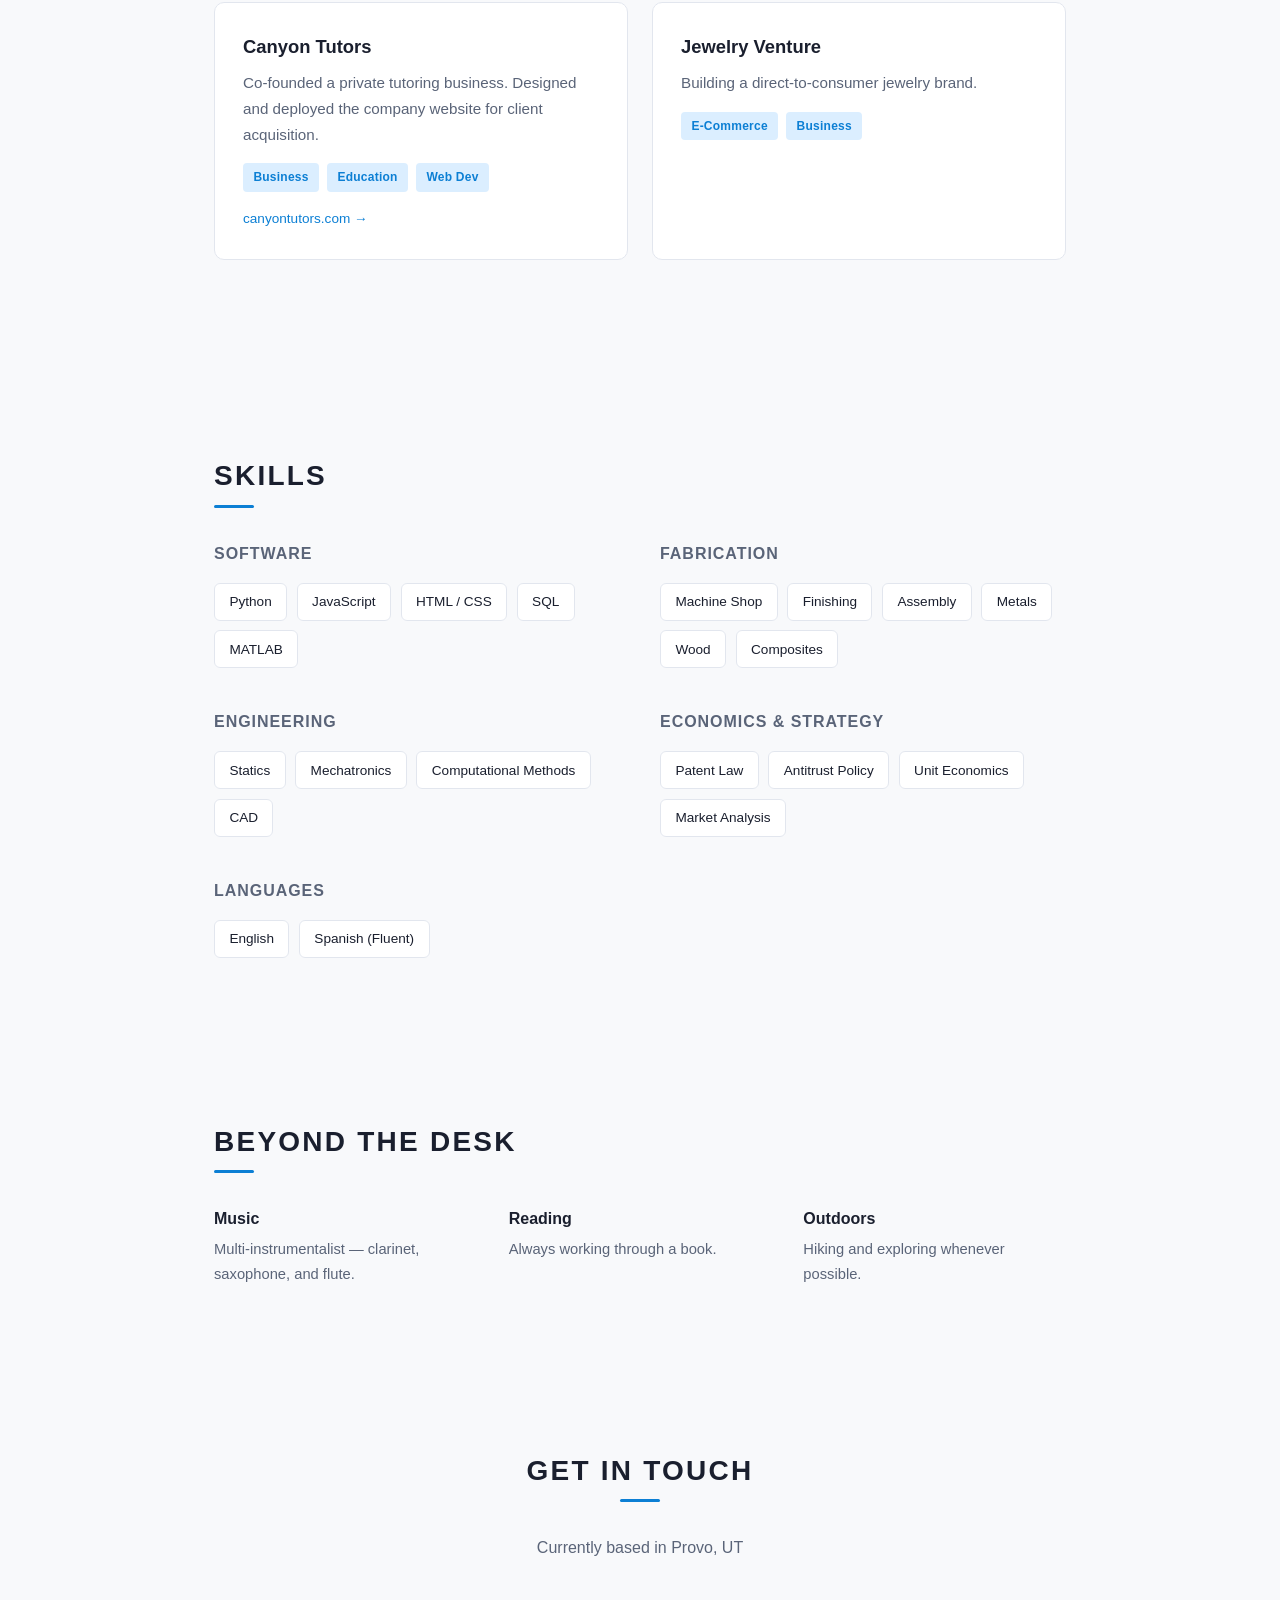
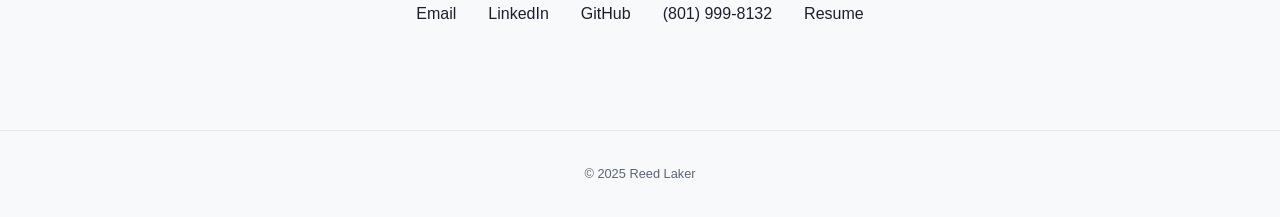
==== commit 590d7b6c: "Update coursework and Now section with current classes Co-Authored-By: Claude Opus 4.5 <noreply@anth" ====
--- a/index.html
+++ b/index.html
@@ -91,8 +91,8 @@
       <div class="reveal">
         <h2 class="section-heading">What I'm Doing Now</h2>
         <p class="now-text">
-          Taking first-year Mechanical Engineering coursework at BYU &mdash; Statics,
-          Waves &amp; Thermodynamics, and Python. Outside of class, I'm tutoring ACT
+          Taking first-year Mechanical Engineering and Economics coursework at BYU &mdash; Statics,
+          Linear Algebra, Intermediate Microeconomics, and Statistics. Outside of class, I'm tutoring ACT
           and high school students through
           <a href="https://canyontutors.com" target="_blank" rel="noopener">Canyon Tutors</a>,
           the tutoring service I co-founded.
@@ -160,7 +160,7 @@
             <ul class="timeline-details">
               <li>GPA: 4.0 / 4.0</li>
               <li>Entered with 36 AP credits, bypassing Calculus I/II, Chemistry, and Physics 121.</li>
-              <li>Key Coursework: Waves & Thermodynamics, Python, Statics.</li>
+              <li>Key Completed Coursework: Waves & Thermodynamics, Intro to Python, Intro to Accounting, Principles of Economics.</li>
             </ul>
           </div>
           <div class="timeline-entry">
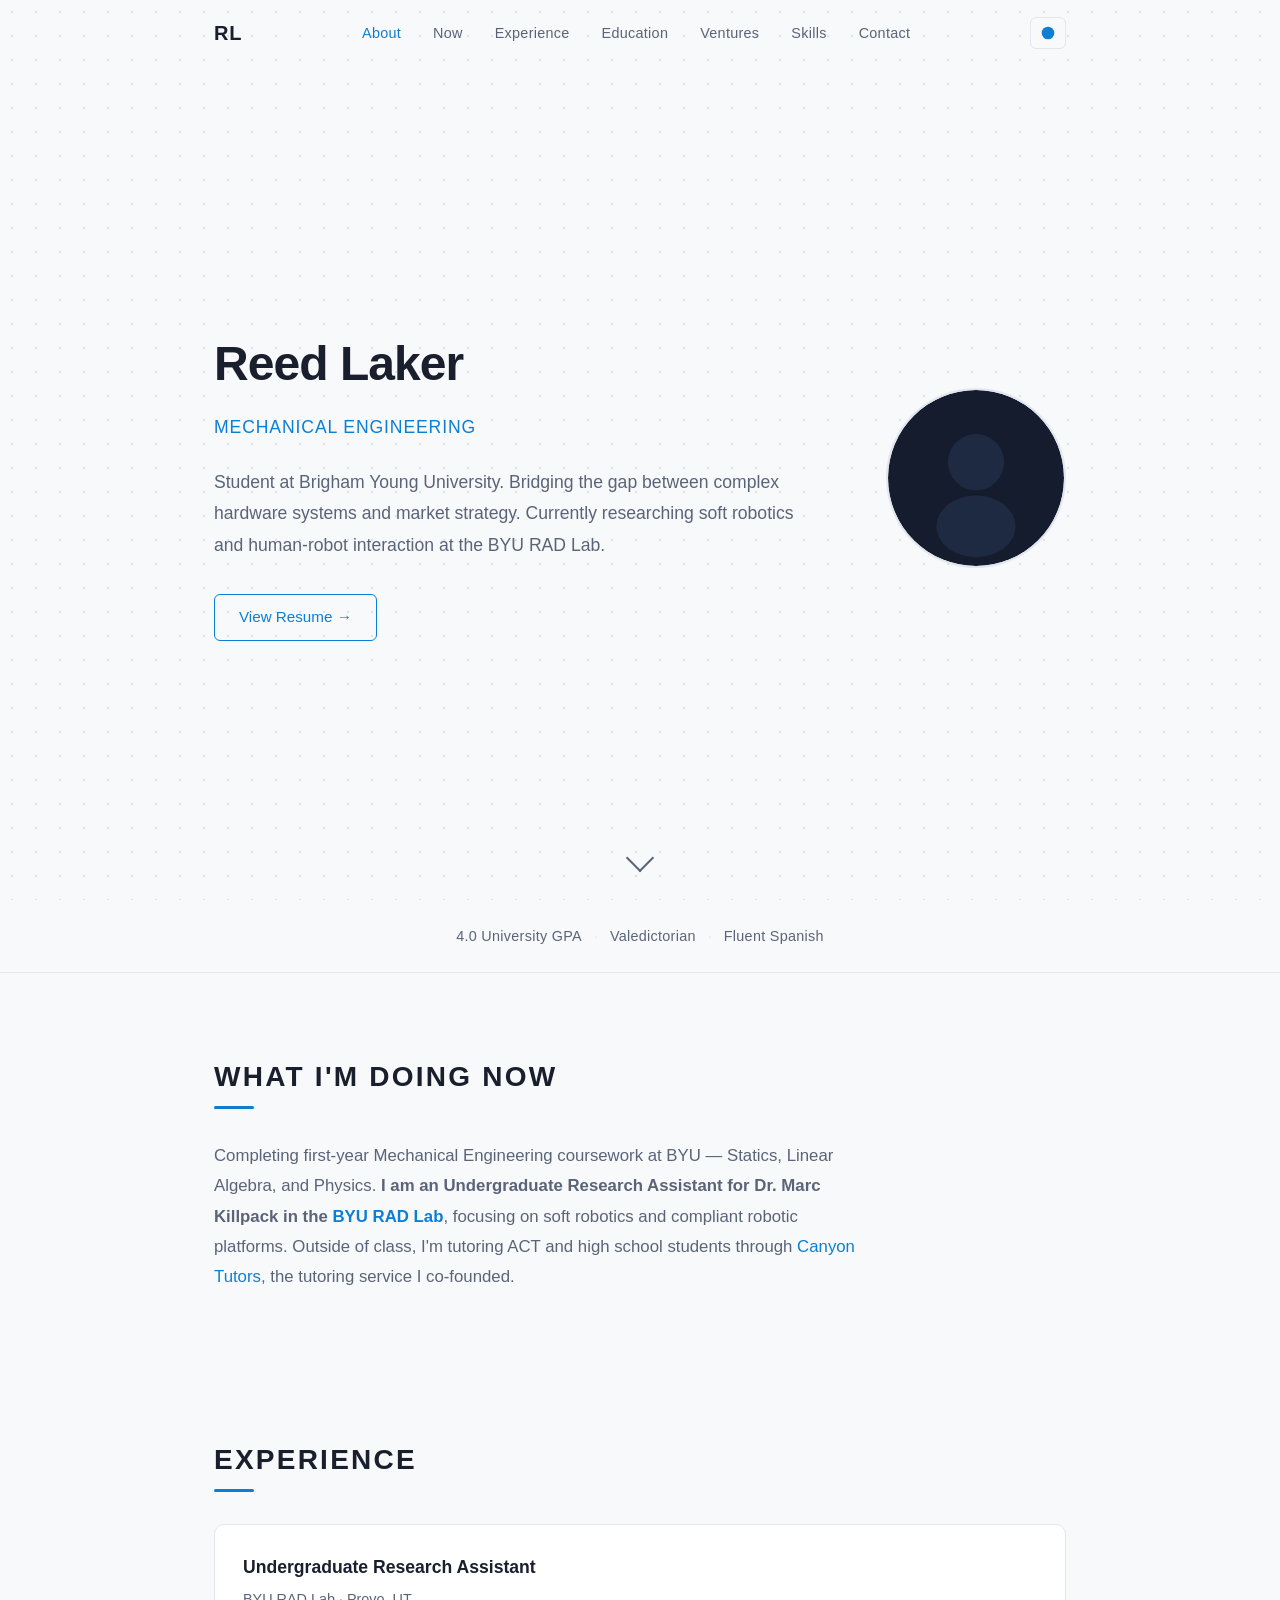
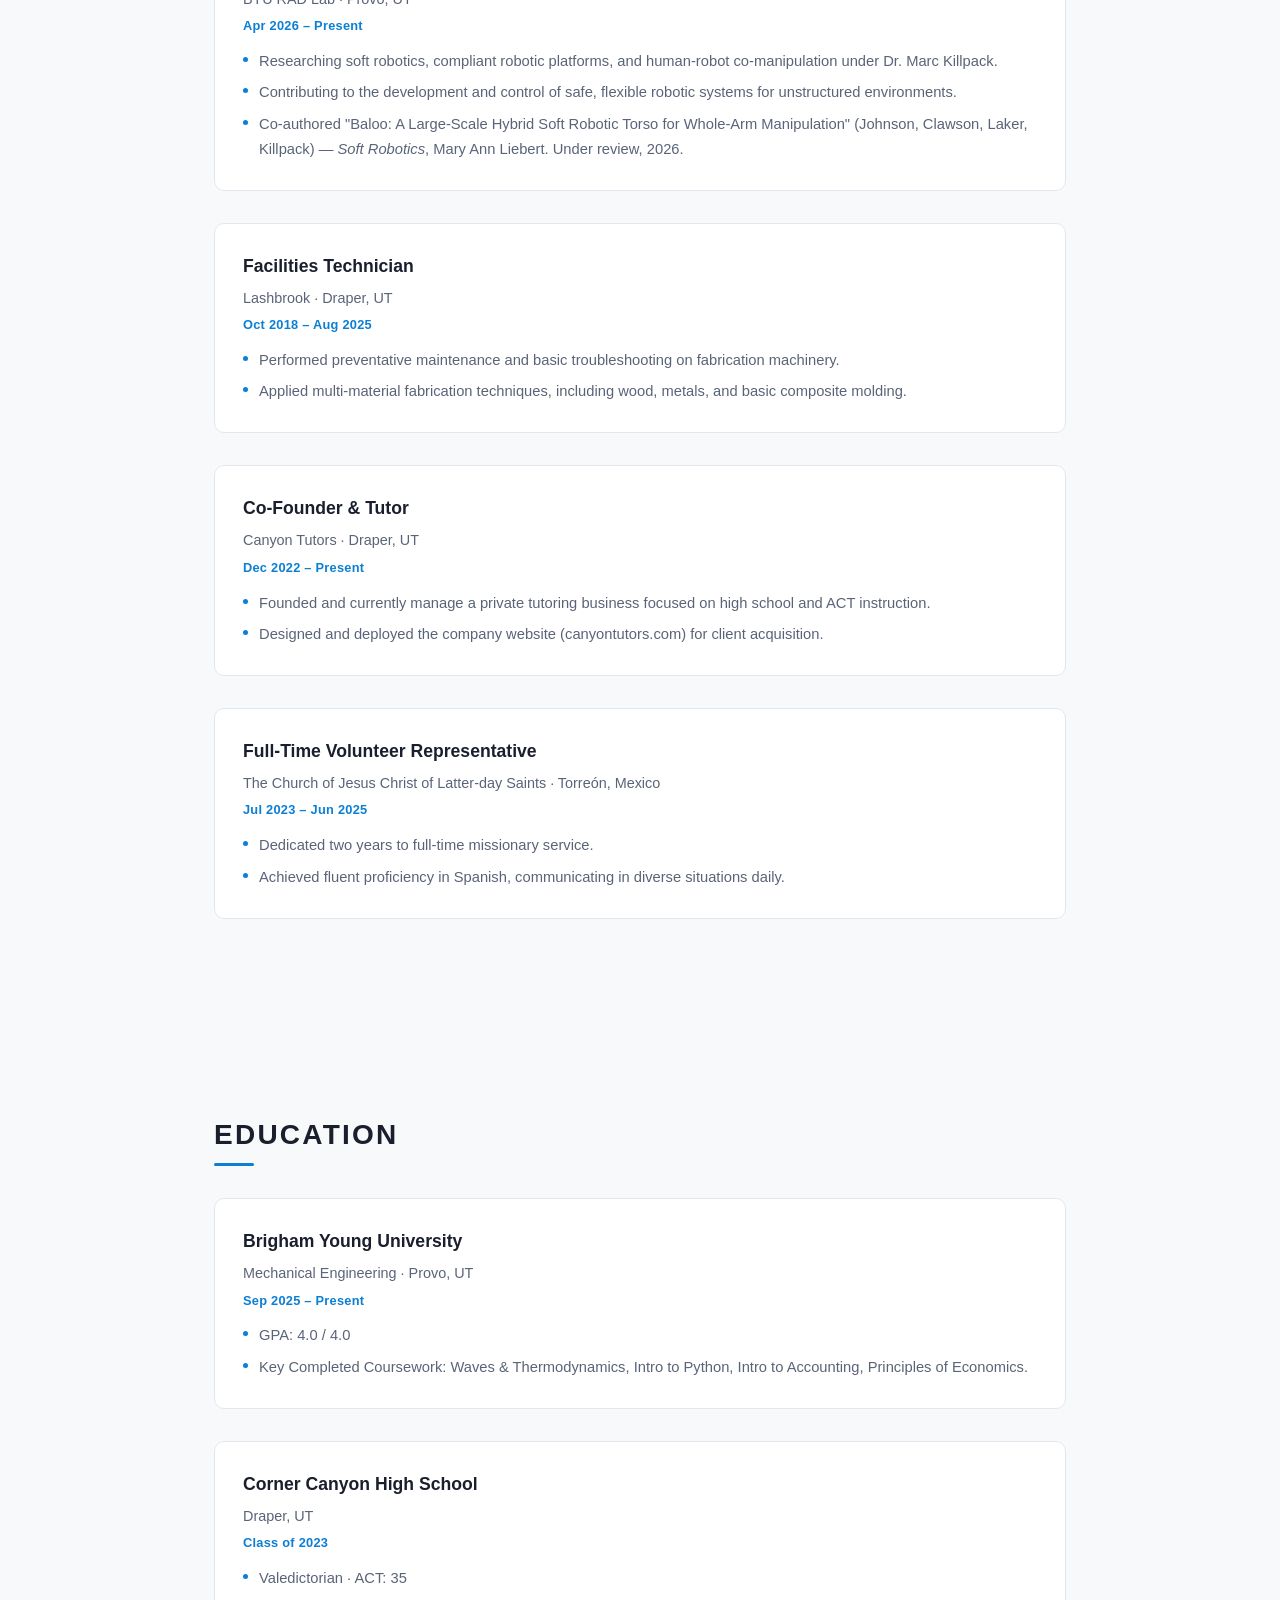
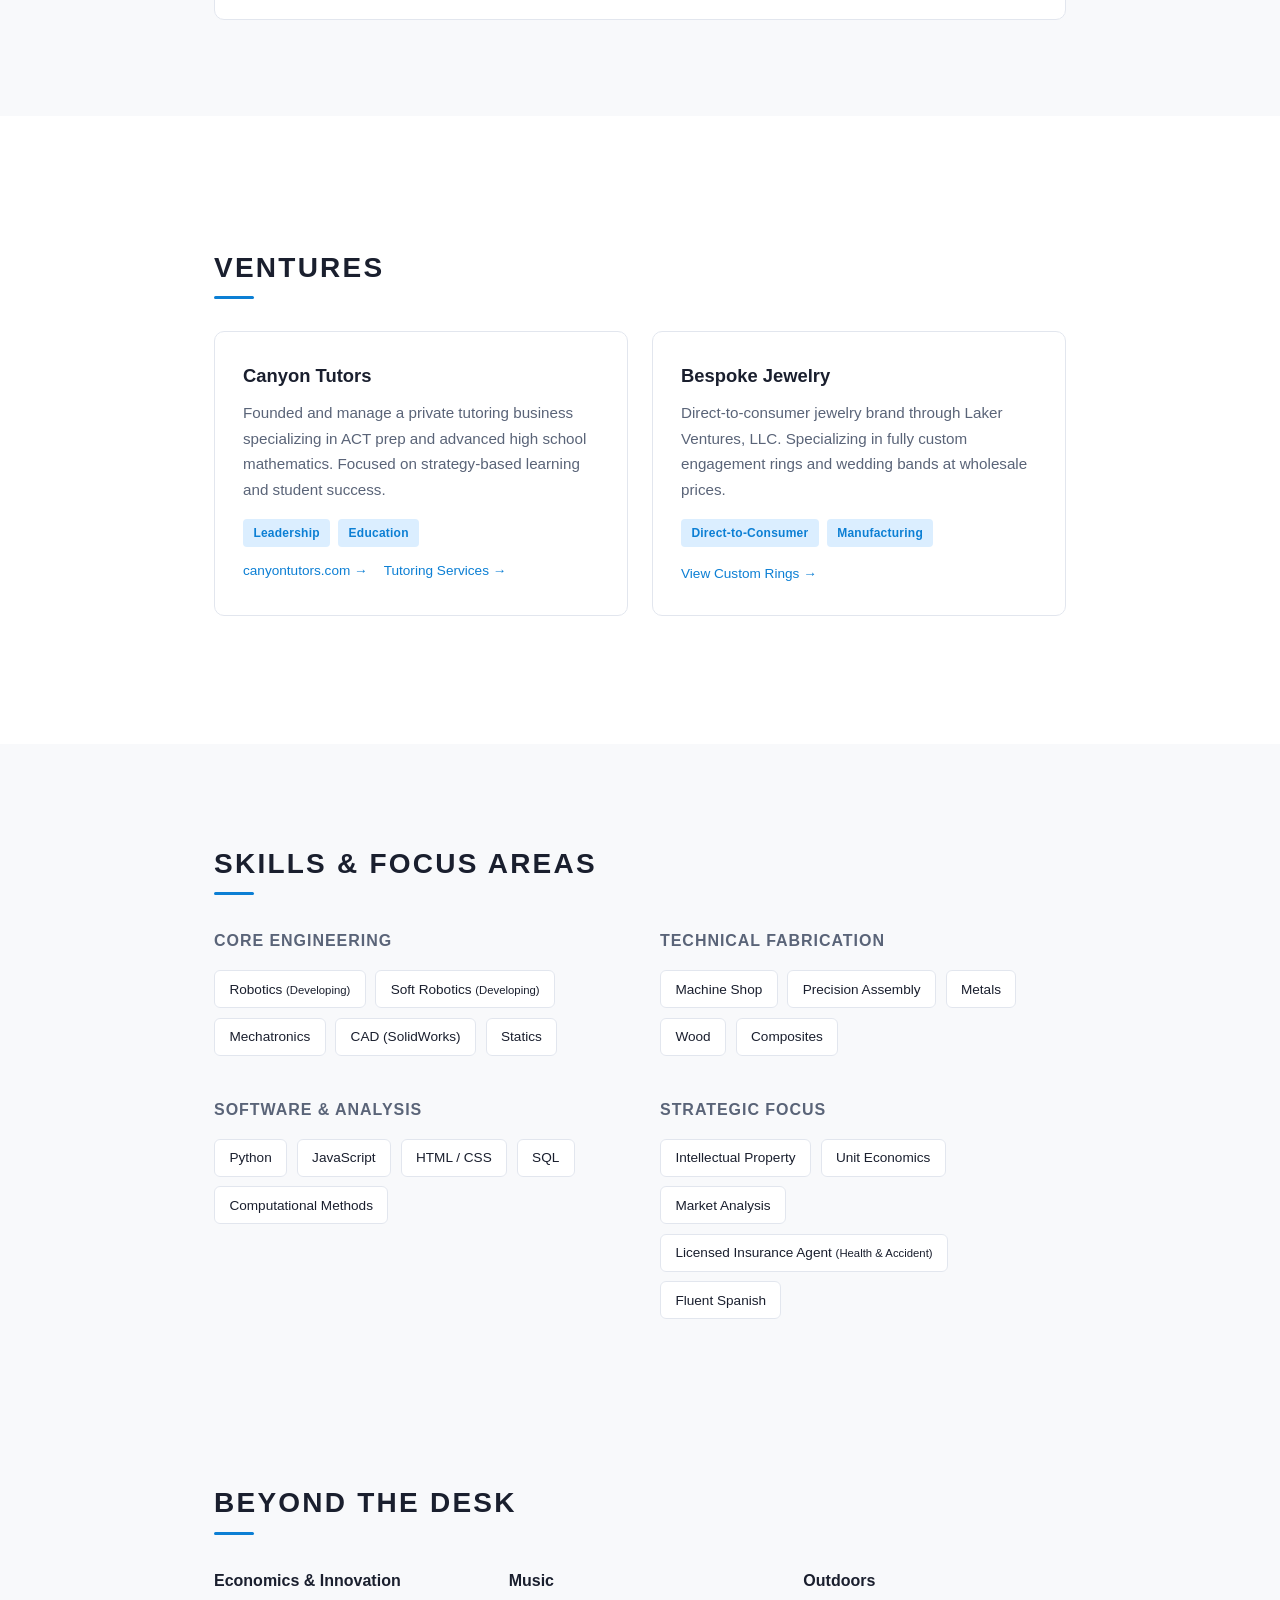
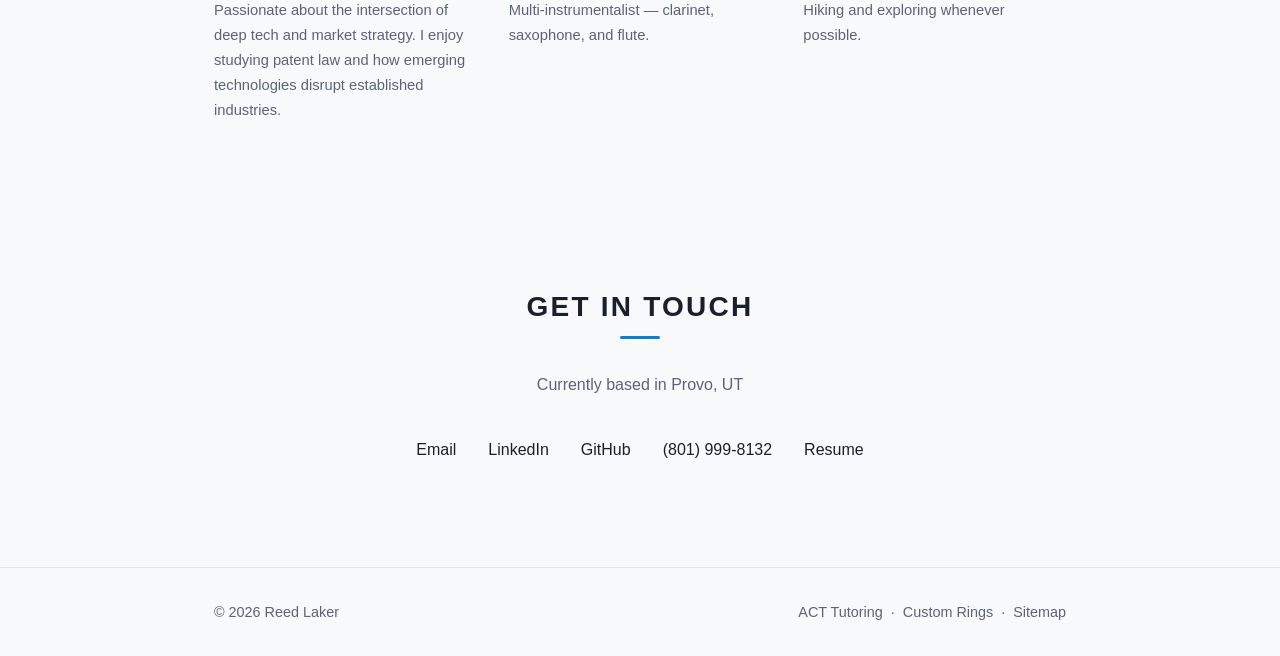
==== commit 75399c4d: "Polish site: fix bugs, trim weak content, add paper citation, improve accessibility - Fix undefined " ====
--- a/index.html
+++ b/index.html
@@ -3,13 +3,49 @@
 <head>
   <meta charset="UTF-8">
   <meta name="viewport" content="width=device-width, initial-scale=1.0">
-  <title>Reed Laker — Mechanical Engineering & Economics</title>
-  <meta name="description" content="Reed Laker — BYU student in Mechanical Engineering and Economics. Bridging hardware systems and market strategy.">
-  <meta property="og:title" content="Reed Laker — Mechanical Engineering & Economics">
-  <meta property="og:description" content="Portfolio of Reed Laker — engineering, economics, and current projects.">
+  <title>Reed Laker — Mechanical Engineering</title>
+  <meta name="description" content="Reed Laker — BYU Mechanical Engineering student. Focused on soft robotics, human-robot interaction, and the intersection of technology and market strategy.">
+  <meta property="og:title" content="Reed Laker — Mechanical Engineering">
+  <meta property="og:description" content="Portfolio of Reed Laker — mechanical engineering, soft robotics research, and strategic interests.">
   <meta property="og:type" content="website">
   <link rel="icon" href="assets/favicon.svg" type="image/svg+xml">
   <link rel="stylesheet" href="css/style.css">
+  <link rel="sitemap" href="sitemap.xml" type="application/xml">
+  
+  <!-- JSON-LD Structured Data for Person -->
+  <script type="application/ld+json">
+  {
+    "@context": "https://schema.org",
+    "@type": "Person",
+    "name": "Reed Laker",
+    "url": "https://reedlaker.me",
+    "email": "reed.laker1@gmail.com",
+    "sameAs": [
+      "https://www.linkedin.com/in/reed-laker/",
+      "https://github.com/reedlaker1-ctrl",
+      "https://canyontutors.com"
+    ],
+    "jobTitle": "Mechanical Engineering Student & Educator",
+    "knowsAbout": ["Soft Robotics", "Mechanical Engineering", "ACT Test Prep", "Tutoring", "Human-Robot Interaction", "Health & Accident Insurance"],
+    "worksFor": [
+      {
+        "@type": "Organization",
+        "name": "Brigham Young University",
+        "url": "https://www.byu.edu"
+      },
+      {
+        "@type": "Organization",
+        "name": "Canyon Tutors",
+        "url": "https://canyontutors.com"
+      },
+      {
+        "@type": "Organization",
+        "name": "BYU RAD Lab",
+        "url": "http://radlab.byu.edu"
+      }
+    ]
+  }
+  </script>
   <script>
     // Apply saved theme before render to prevent flash
     (function() {
@@ -33,7 +69,7 @@
         <li><a href="#now">Now</a></li>
         <li><a href="#experience">Experience</a></li>
         <li><a href="#education">Education</a></li>
-        <li><a href="#projects">Projects</a></li>
+        <li><a href="#ventures">Ventures</a></li>
         <li><a href="#skills">Skills</a></li>
         <li><a href="#contact">Contact</a></li>
       </ul>
@@ -56,11 +92,11 @@
       <div class="hero-layout">
         <div class="hero-content">
           <h1>Reed Laker</h1>
-          <p class="subtitle">Mechanical Engineering & Economics</p>
+          <p class="subtitle">Mechanical Engineering</p>
           <p class="bio">
-            Student at Brigham Young University. Bridging the gap between hardware
-            systems and market strategy. Currently focused on the intersection of
-            deep tech engineering and intellectual property law.
+            Student at Brigham Young University. Bridging the gap between 
+            complex hardware systems and market strategy. Currently researching 
+            soft robotics and human-robot interaction at the BYU RAD Lab.
           </p>
           <a href="assets/resume.pdf" class="btn" target="_blank" rel="noopener">View Resume &rarr;</a>
         </div>
@@ -75,11 +111,9 @@
   <!-- Stats -->
   <div class="stats-banner">
     <div class="container">
-      <span class="stat">4.0 GPA</span>
+      <span class="stat">4.0 University GPA</span>
       <span class="stat-sep">&middot;</span>
-      <span class="stat">ACT 35</span>
-      <span class="stat-sep">&middot;</span>
-      <span class="stat">36 AP Credits</span>
+      <span class="stat">Valedictorian</span>
       <span class="stat-sep">&middot;</span>
       <span class="stat">Fluent Spanish</span>
     </div>
@@ -91,9 +125,11 @@
       <div class="reveal">
         <h2 class="section-heading">What I'm Doing Now</h2>
         <p class="now-text">
-          Taking first-year Mechanical Engineering and Economics coursework at BYU &mdash; Statics,
-          Linear Algebra, Intermediate Microeconomics, and Statistics. Outside of class, I'm tutoring ACT
-          and high school students through
+          Completing first-year Mechanical Engineering coursework at BYU &mdash; Statics,
+          Linear Algebra, and Physics. <strong>I am an Undergraduate Research Assistant 
+          for Dr. Marc Killpack in the <a href="http://radlab.byu.edu" target="_blank" rel="noopener">BYU RAD Lab</a></strong>, 
+          focusing on soft robotics and compliant robotic platforms. Outside of class, I'm tutoring 
+          ACT and high school students through
           <a href="https://canyontutors.com" target="_blank" rel="noopener">Canyon Tutors</a>,
           the tutoring service I co-founded.
         </p>
@@ -109,6 +145,18 @@
         <div class="timeline">
           <div class="timeline-entry">
             <div class="timeline-header">
+              <h3>Undergraduate Research Assistant</h3>
+              <span class="timeline-meta">BYU RAD Lab &middot; Provo, UT</span>
+              <span class="timeline-date">Apr 2026 &ndash; Present</span>
+            </div>
+            <ul class="timeline-details">
+              <li>Researching soft robotics, compliant robotic platforms, and human-robot co-manipulation under Dr. Marc Killpack.</li>
+              <li>Contributing to the development and control of safe, flexible robotic systems for unstructured environments.</li>
+              <li>Co-authored "Baloo: A Large-Scale Hybrid Soft Robotic Torso for Whole-Arm Manipulation" (Johnson, Clawson, Laker, Killpack) &mdash; <em>Soft Robotics</em>, Mary Ann Liebert. Under review, 2026.</li>
+            </ul>
+          </div>
+          <div class="timeline-entry">
+            <div class="timeline-header">
               <h3>Facilities Technician</h3>
               <span class="timeline-meta">Lashbrook &middot; Draper, UT</span>
               <span class="timeline-date">Oct 2018 &ndash; Aug 2025</span>
@@ -159,7 +207,6 @@
             </div>
             <ul class="timeline-details">
               <li>GPA: 4.0 / 4.0</li>
-              <li>Entered with 36 AP credits, bypassing Calculus I/II, Chemistry, and Physics 121.</li>
               <li>Key Completed Coursework: Waves & Thermodynamics, Intro to Python, Intro to Accounting, Principles of Economics.</li>
             </ul>
           </div>
@@ -178,29 +225,32 @@
     </div>
   </section>
 
-  <!-- Projects -->
-  <section id="projects" class="projects">
-    <div class="container">
-      <div class="reveal">
-        <h2 class="section-heading">Projects</h2>
+  <!-- Ventures -->
+  <section id="ventures" class="experience" style="background: var(--bg-offset); padding: 8rem 0;">
+    <div class="container">
+      <div class="reveal">
+        <h2 class="section-heading">Ventures</h2>
         <div class="card-grid">
           <div class="card">
             <h3>Canyon Tutors</h3>
-            <p>Co-founded a private tutoring business. Designed and deployed the company website for client acquisition.</p>
+            <p>Founded and manage a private tutoring business specializing in ACT prep and advanced high school mathematics. Focused on strategy-based learning and student success.</p>
             <div class="card-tags">
-              <span class="tag">Business</span>
+              <span class="tag">Leadership</span>
               <span class="tag">Education</span>
-              <span class="tag">Web Dev</span>
-            </div>
-            <a href="https://canyontutors.com" class="card-link" target="_blank" rel="noopener">canyontutors.com &rarr;</a>
+            </div>
+            <div style="display: flex; gap: 1rem;">
+              <a href="https://canyontutors.com" class="card-link" target="_blank" rel="noopener">canyontutors.com &rarr;</a>
+              <a href="tutoring.html" class="card-link">Tutoring Services &rarr;</a>
+            </div>
           </div>
           <div class="card">
-            <h3>Jewelry Venture</h3>
-            <p>Building a direct-to-consumer jewelry brand.</p>
+            <h3>Bespoke Jewelry</h3>
+            <p>Direct-to-consumer jewelry brand through Laker Ventures, LLC. Specializing in fully custom engagement rings and wedding bands at wholesale prices.</p>
             <div class="card-tags">
-              <span class="tag">E-Commerce</span>
-              <span class="tag">Business</span>
-            </div>
+              <span class="tag">Direct-to-Consumer</span>
+              <span class="tag">Manufacturing</span>
+            </div>
+            <a href="rings.html" class="card-link">View Custom Rings &rarr;</a>
           </div>
         </div>
       </div>
@@ -211,52 +261,46 @@
   <section id="skills" class="skills">
     <div class="container">
       <div class="reveal">
-        <h2 class="section-heading">Skills</h2>
+        <h2 class="section-heading">Skills & Focus Areas</h2>
         <div class="skills-grid">
           <div class="skill-category">
-            <h3>Software</h3>
+            <h3>Core Engineering</h3>
+            <div class="chip-list">
+              <span class="chip">Robotics <small>(Developing)</small></span>
+              <span class="chip">Soft Robotics <small>(Developing)</small></span>
+              <span class="chip">Mechatronics</span>
+              <span class="chip">CAD (SolidWorks)</span>
+              <span class="chip">Statics</span>
+            </div>
+          </div>
+          <div class="skill-category">
+            <h3>Technical Fabrication</h3>
+            <div class="chip-list">
+              <span class="chip">Machine Shop</span>
+              <span class="chip">Precision Assembly</span>
+              <span class="chip">Metals</span>
+              <span class="chip">Wood</span>
+              <span class="chip">Composites</span>
+            </div>
+          </div>
+          <div class="skill-category">
+            <h3>Software & Analysis</h3>
             <div class="chip-list">
               <span class="chip">Python</span>
               <span class="chip">JavaScript</span>
               <span class="chip">HTML / CSS</span>
               <span class="chip">SQL</span>
-              <span class="chip">MATLAB</span>
+              <span class="chip">Computational Methods</span>
             </div>
           </div>
           <div class="skill-category">
-            <h3>Fabrication</h3>
+            <h3>Strategic Focus</h3>
             <div class="chip-list">
-              <span class="chip">Machine Shop</span>
-              <span class="chip">Finishing</span>
-              <span class="chip">Assembly</span>
-              <span class="chip">Metals</span>
-              <span class="chip">Wood</span>
-              <span class="chip">Composites</span>
-            </div>
-          </div>
-          <div class="skill-category">
-            <h3>Engineering</h3>
-            <div class="chip-list">
-              <span class="chip">Statics</span>
-              <span class="chip">Mechatronics</span>
-              <span class="chip">Computational Methods</span>
-              <span class="chip">CAD</span>
-            </div>
-          </div>
-          <div class="skill-category">
-            <h3>Economics & Strategy</h3>
-            <div class="chip-list">
-              <span class="chip">Patent Law</span>
-              <span class="chip">Antitrust Policy</span>
+              <span class="chip">Intellectual Property</span>
               <span class="chip">Unit Economics</span>
               <span class="chip">Market Analysis</span>
-            </div>
-          </div>
-          <div class="skill-category">
-            <h3>Languages</h3>
-            <div class="chip-list">
-              <span class="chip">English</span>
-              <span class="chip">Spanish (Fluent)</span>
+              <span class="chip">Licensed Insurance Agent <small>(Health & Accident)</small></span>
+              <span class="chip">Fluent Spanish</span>
             </div>
           </div>
         </div>
@@ -271,12 +315,12 @@
         <h2 class="section-heading">Beyond the Desk</h2>
         <div class="interests-list">
           <div class="interest-item">
+            <h3>Economics & Innovation</h3>
+            <p>Passionate about the intersection of deep tech and market strategy. I enjoy studying patent law and how emerging technologies disrupt established industries.</p>
+          </div>
+          <div class="interest-item">
             <h3>Music</h3>
             <p>Multi-instrumentalist &mdash; clarinet, saxophone, and flute.</p>
-          </div>
-          <div class="interest-item">
-            <h3>Reading</h3>
-            <p>Always working through a book.</p>
           </div>
           <div class="interest-item">
             <h3>Outdoors</h3>
@@ -297,7 +341,7 @@
           <a href="mailto:reed.laker1@gmail.com">Email</a>
           <a href="https://www.linkedin.com/in/reed-laker/" target="_blank" rel="noopener">LinkedIn</a>
           <a href="https://github.com/reedlaker1-ctrl" target="_blank" rel="noopener">GitHub</a>
-          <a href="sms:8019998132">(801) 999-8132</a>
+          <a href="tel:8019998132">(801) 999-8132</a>
           <a href="assets/resume.pdf" target="_blank" rel="noopener">Resume</a>
         </div>
       </div>
@@ -305,7 +349,18 @@
   </section>
 
   <footer class="site-footer">
-    <div class="container">&copy; 2025 Reed Laker</div>
+    <div class="container">
+      <div style="display: flex; justify-content: space-between; align-items: center; flex-wrap: wrap; gap: 1rem; font-size: 0.9rem;">
+        <span>&copy; 2026 Reed Laker</span>
+        <div>
+          <a href="/tutoring">ACT Tutoring</a>
+          <span>&nbsp;&middot;&nbsp;</span>
+          <a href="/rings">Custom Rings</a>
+          <span>&nbsp;&middot;&nbsp;</span>
+          <a href="sitemap.xml">Sitemap</a>
+        </div>
+      </div>
+    </div>
   </footer>
 
   <script src="js/main.js"></script>
--- a/css/style.css
+++ b/css/style.css
@@ -4,6 +4,7 @@
 :root {
   --bg-primary: #0a0f1a;
   --bg-secondary: #141c2e;
+  --bg-offset: var(--bg-secondary);
   --border: #1e2a42;
   --text-primary: #e2e8f0;
   --text-muted: #7a8ba8;
@@ -83,6 +84,10 @@
   height: 3px;
   background: var(--accent);
   border-radius: 2px;
+}
+
+.italic {
+  font-style: italic;
 }
 
 /* Scroll reveal */
@@ -678,6 +683,23 @@
   border-top: 1px solid var(--border);
 }
 
+.site-footer a {
+  color: var(--text-muted);
+  transition: color 0.2s;
+}
+
+.site-footer a:hover {
+  color: var(--accent);
+  text-decoration: underline;
+}
+
+/* Focus styles for keyboard navigation */
+:focus-visible {
+  outline: 2px solid var(--accent);
+  outline-offset: 3px;
+  border-radius: 3px;
+}
+
 /* ===========================
    Responsive: 768px+
    =========================== */
